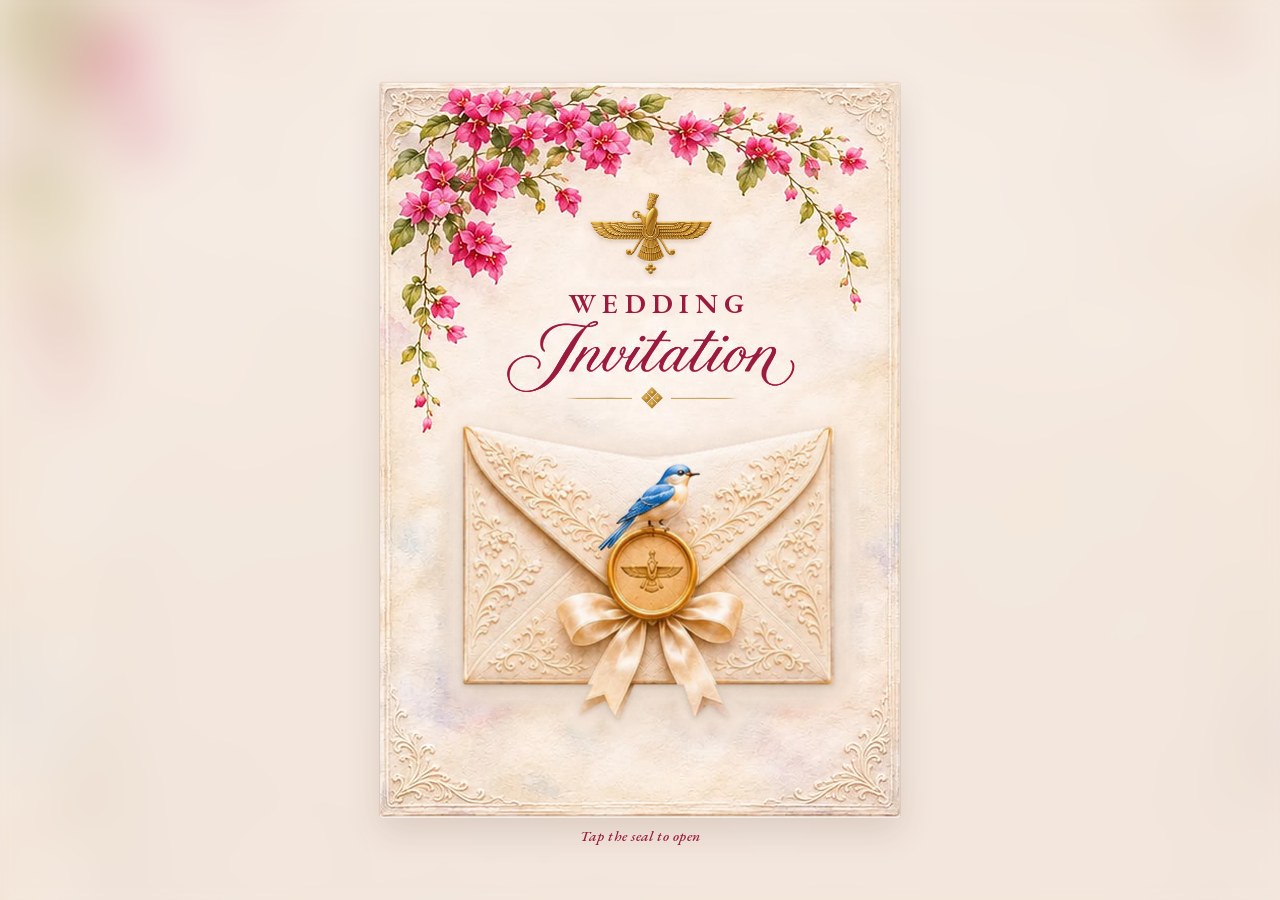
==== bluebird/index.html @ 66978bd6 "Add bluebird envelope preview under /bluebird/ The owner's four-page watercolour design as a live ca" ====
<!doctype html>
<html lang="en">
<head>
  <meta charset="utf-8">
  <meta name="viewport" content="width=device-width, initial-scale=1, viewport-fit=cover">
  <meta name="theme-color" content="#f4ebe2">
  <meta name="description" content="Naazlina and Zarir Patwa invite you to the wedding of Rukhshana with Ruzbeh on Friday, 26 February 2027, 6 PM, All Bless Baug, Mumbai.">
  <meta name="referrer" content="no-referrer">
  <meta name="robots" content="noindex">
  <meta property="og:title" content="Rukhshana &amp; Ruzbeh · Wedding Invitation">
  <meta property="og:description" content="Friday, 26 February 2027 · 6 PM · All Bless Baug, Mumbai">
  <meta property="og:type" content="website">
  <title>Rukhshana &amp; Ruzbeh</title>
  <link rel="icon" href="data:,">
    <link rel="preload" href="../assets/fonts/EBGaramond.woff2" as="font" type="font/woff2" crossorigin>
  <link rel="preload" href="../assets/fonts/EBGaramond-Italic.woff2" as="font" type="font/woff2" crossorigin>
  <link rel="preload" href="../assets/art/bluebird/cover.webp?v=bluebird-3" as="image">
  <link rel="stylesheet" href="styles.css?v=bluebird-3">
  <link rel="stylesheet" href="card-layout.css?v=bluebird-3">
  <link rel="stylesheet" href="rsvp.css?v=bluebird-3">
  <link rel="stylesheet" href="parents-handover.css?v=bluebird-3">
  <link rel="stylesheet" href="real-flowers.css?v=bluebird-3">
  <link rel="stylesheet" href="bluebird.css?v=bluebird-3">
  <script src="app.js?v=bluebird-3" defer></script>
</head>
<body class="is-sealed theme-bluebird" data-handover="off">

  <div class="table" aria-hidden="true"></div>

  <div class="sealed" id="sealed">
    <div class="petals petals--far" id="petals-far" aria-hidden="true"></div>

    <div class="cover-card" id="cover-card">
      <img class="cover-art" src="../assets/art/bluebird/cover.webp?v=bluebird-3" alt="" draggable="false">

      <header class="sealed-head" id="sealed-head">
        <img class="sealed-emblem" src="../assets/art/farohar-embossed-gold.png" alt="" draggable="false">
        <p class="cover-wedding">Wedding</p>
        <h1 class="cover-invitation"><img src="../assets/art/bluebird/word-invitation.webp?v=bluebird-3" alt="Invitation" draggable="false"></h1>
        <span class="gold-rule" aria-hidden="true"><i></i></span>
        <div class="sealed-names" aria-label="Rukhshana and Ruzbeh" hidden><span>Rukhshana</span><span>and</span><span>Ruzbeh</span></div>
      </header>

      <div class="env-wrap" id="env-wrap">
        <video class="parents-delivery" id="parents-delivery" muted playsinline preload="none" aria-label="The parents present your invitation" hidden><source type="video/mp4"></video>
        <button class="delivery-control" id="delivery-control" type="button" hidden>Skip handover</button>
        <img class="presenting-parents" id="presenting-parents" alt="" hidden>
        <button class="envelope" id="envelope" type="button" aria-label="Open your invitation">
          <span class="env-back" aria-hidden="true"></span>
          <span class="env-window" aria-hidden="true"><img class="env-letter" id="env-letter" src="../assets/art/bluebird/card-1.webp?v=bluebird-3" alt="" draggable="false"></span>
          <span class="env-front" aria-hidden="true"></span>
          <span class="env-glow" id="env-glow" aria-hidden="true"></span>
          <span class="env-sparkles" id="env-sparkles" aria-hidden="true"></span>
          <span class="env-flap" id="env-flap" aria-hidden="true">
            <span class="flap-face flap-face--front"></span>
            <span class="flap-face flap-face--back"></span>
          </span>
          <span class="env-seal" id="env-seal" aria-hidden="true"><img src="../assets/art/bluebird/env-seal.webp?v=bluebird-3" alt="" draggable="false"></span>
          <span class="env-bird" id="env-bird" aria-hidden="true"><img src="../assets/art/bluebird/env-bird.webp?v=bluebird-3" alt="" draggable="false"></span>
        </button>
      </div>

      <p class="env-to" aria-live="polite">
        <span class="env-title" hidden>Wedding invite</span>
        <span class="env-for" id="env-for" hidden>specially for</span>
        <span class="env-name" id="env-name">Rukhshana &amp; Ruzbeh</span>
      </p>

      <div class="tap-hint" id="tap-hint" aria-hidden="true"><span class="seal-pointer">Tap the seal to open</span></div>
    </div>

    <div class="petals petals--near" id="petals-near" aria-hidden="true"></div>
    <div class="flock" id="flock" aria-hidden="true"></div>
  </div>

  <button class="chip chip--ghost opening-skip" id="skip-opening" type="button" hidden>Skip intro</button>

  <div class="film-screen" id="film-screen" hidden>
    <video id="story-video" playsinline muted preload="none" poster="../assets/story-mobile-poster-wc4.jpg" aria-label="Our story: Rukhshana, Ruzbeh, and the road they are taking together">
      <source id="story-source" src="../assets/our-story-mobile-wc7.mp4" type="video/mp4">
    </video>
    <div class="film-controls">
      <button class="chip chip--ghost" id="sound-toggle" type="button" aria-pressed="true">♪ Sound on</button>
      <button class="chip chip--ghost" id="skip-film" type="button">Skip</button>
    </div>
  </div>

  <main class="stage" id="stage" aria-label="Wedding invitation">
    <div class="card-sparkles" id="card-sparkles" aria-hidden="true"></div>
    <p class="card-surprise" id="card-surprise" role="status" aria-live="polite" hidden></p>
    <div class="book" id="book" tabindex="0" aria-roledescription="carousel" aria-label="The invitation card, four pages. Swipe or use keyboard arrow keys to turn.">

      <div class="leaf" data-page="1" style="--i:0">
        <div class="face face--front">
          <section class="page print-page" aria-label="Page 1 of 4">
            <div class="print-canvas print-invitation">
              <img class="print-frame" src="../assets/art/bluebird/frame-names.webp?v=bluebird-3" alt="" draggable="false">
              <button class="print-emblem card-luck" type="button" aria-label="Gold Farohar — a little wedding surprise"><img src="../assets/art/farohar-embossed-gold.png" alt="" draggable="false"></button>
              <p class="print-intro"><span class="print-host-names">Naazlina and Zarir Patwa</span><span class="print-invite-line">invite <span id="p-guest">you</span> to share their joy</span><span class="print-celebrate">as they celebrate the wedding</span> <span class="print-of">of their daughter</span></p>
              <h1 class="print-name print-name--bride"><img src="../assets/art/bluebird/word-rukhshana.webp?v=bluebird-3" alt="Rukhshana" draggable="false"></h1>
              <p class="print-and"><span aria-hidden="true"></span>with<span aria-hidden="true"></span></p>
              <h1 class="print-name print-name--groom"><img src="../assets/art/bluebird/word-ruzbeh.webp?v=bluebird-3" alt="Ruzbeh" draggable="false"></h1>
              <p class="print-parents"><span class="print-parent-label">son of</span> <span class="print-parent-names">Aban and Soli Irani</span></p>
            </div>
          </section>
        </div>
      </div>

      <div class="leaf" data-page="2" style="--i:1">
        <div class="face face--front">
          <section class="page print-page" aria-label="Page 2 of 4">
            <div class="print-canvas print-details">
              <img class="print-frame" src="../assets/art/bluebird/frame-venue.webp?v=bluebird-3" alt="Watercolour of All Bless Baug framed by bougainvillea and hydrangeas." draggable="false">
              <button class="print-emblem card-luck" type="button" aria-label="Gold Farohar — a little wedding surprise"><img src="../assets/art/farohar-embossed-gold.png" alt="" draggable="false"></button>
              <a class="print-when" draggable="false" href="../assets/wedding.ics" download="Rukhshana-and-Ruzbeh-wedding.ics" aria-label="Friday, 26 February 2027 at 6 PM. Add to calendar">
                <span class="print-when-day">
                  <svg class="print-icon" viewBox="0 0 24 24" aria-hidden="true"><rect x="3.5" y="5" width="17" height="15.5" rx="1.6"/><path d="M3.5 9.6h17M8 3v4M16 3v4"/></svg>
                  <span class="print-day">Friday,</span>
                  <span class="print-date">26 February 2027</span>
                </span>
                <span class="print-when-rule" aria-hidden="true"></span>
                <span class="print-when-time">
                  <svg class="print-icon" viewBox="0 0 24 24" aria-hidden="true"><circle cx="12" cy="12" r="8.6"/><path d="M12 7v5.4l3.4 2"/></svg>
                  <time class="print-time" datetime="2027-02-26T18:00:00+05:30">At 6 PM</time>
                </span>
              </a>
              <a class="print-where" draggable="false" href="https://www.google.com/maps/place/Albless+Baug/@18.953686,72.8177563,17z/data=!3m1!4b1!4m6!3m5!1s0x3be7ce10720809ad:0x56cddf22df4ffea0!8m2!3d18.953686!4d72.8177563!16s%2Fg%2F11j007p5cn" target="_blank" rel="noopener noreferrer" aria-label="All Bless Baug, Charni Road East, Mumbai. Open in Google Maps">
                <span class="print-venue">All Bless Baug</span>
                <span class="print-address">Charni Road, East, Mumbai</span>
              </a>
              <span class="gold-rule print-details-rule" aria-hidden="true"><i></i></span>
              <p class="print-cocktails">Followed by cocktails and dinner</p>
            </div>
          </section>
        </div>
      </div>

      <div class="leaf" data-page="3" style="--i:2">
        <div class="face face--front">
          <section class="page print-page" id="families" aria-label="Page 3 of 4">
            <div class="print-canvas print-families">
              <img class="print-frame" src="../assets/art/bluebird/frame-families.webp?v=bluebird-3" data-groom-src="../assets/art/bluebird/frame-families.webp?v=bluebird-3" alt="Watercolour of the silver ses tray with flowers." draggable="false">
              <button class="print-emblem card-luck" type="button" aria-label="Gold Farohar — a little wedding surprise"><img src="../assets/art/farohar-embossed-gold.png" alt="" draggable="false"></button>
              <h2 class="print-heading print-heading--blessings"><img src="../assets/art/bluebird/word-blessings.webp?v=bluebird-3" alt="Blessings" draggable="false"></h2>
              <span class="gold-rule print-flourish print-flourish--blessings" aria-hidden="true"><i></i></span>
              <ul class="print-people print-people--blessings">
                <li class="person">Jamshed Patwa</li>
                <li class="person">Banoo &amp; Rumi Mody</li>
                <li class="person">Freny &amp; Sohrab Patwa</li>
                <li class="person">Piroja &amp; Behram Baria</li>
                <li class="person">Nariosang Navroje</li>
              </ul>
              <h2 class="print-heading print-heading--compliments"><img src="../assets/art/bluebird/word-compliments.webp?v=bluebird-3" alt="Compliments" draggable="false"></h2>
              <span class="gold-rule print-flourish print-flourish--compliments" aria-hidden="true"><i></i></span>
              <ul class="print-people print-people--compliments">
                <li class="person">Goolcher Patwa</li>
                <li class="person">Cyrus Patwa</li>
                <li class="person">Jamshed Z Patwa</li>
                <li class="person">Meherzin Patwa</li>
                <li class="person">Xerxes Mody</li>
              </ul>
            </div>
          </section>
        </div>
      </div>

      <div class="leaf" data-page="4" style="--i:3">
        <div class="face face--front">
          <section class="page page--rsvp" id="rsvp" aria-label="Page 4 of 4">
            
            <div class="rs-masthead"><img class="rs-card-emblem" src="../assets/art/farohar-embossed-gold.png" alt="" draggable="false"><span>Rukhshana &amp; Ruzbeh</span></div>
            <div class="rs-progress" aria-label="RSVP progress"><span class="is-current">Reply</span><span>Guests</span><span>Meals</span></div>
            <h2 class="p-rsvp-head" id="rs-heading" tabindex="-1">Will you join us?</h2>
            <p id="party-reaction" class="party-reaction" role="status" aria-live="polite" aria-atomic="true" hidden></p>
            <p id="rs-subtitle" class="rs-subtitle">The best part of our day? Sharing it with you.</p>
            <form id="rsvp-form" class="p-form" novalidate>
              <section class="rs-step" data-step="0" aria-label="Your reply">
                <label class="rsvp-field"><span>Your name or family</span><input id="rsvp-name" name="name" type="text" maxlength="100" autocomplete="name" placeholder="The name on your invitation" required></label>
              <div class="p-choices" role="radiogroup" aria-label="Will you be attending?">
                <label class="p-choice"><input type="radio" name="attending" value="yes" required><svg class="attendance-icon" viewBox="0 0 24 24" aria-hidden="true"><path d="M6 9a6 6 0 0 1 12 0c0 7 3 7 3 9H3c0-2 3-2 3-9ZM10 21h4M12 1v2M2 5 4 7M22 5l-2 2"/></svg><span><b>We’ll be there</b></span></label>
                <label class="p-choice"><input type="radio" name="attending" value="no" required><svg class="attendance-icon" viewBox="0 0 24 24" aria-hidden="true"><path d="M20.8 4.6a5.5 5.5 0 0 0-7.8 0l-1 1-1-1a5.5 5.5 0 0 0-7.8 7.8L12 21l8.8-8.6a5.5 5.5 0 0 0 0-7.8Z"/></svg><span><b>Can’t make it</b></span></label>
              </div>
              </section>
              <section class="rs-step" data-step="1" aria-label="Your party" hidden>
                <div class="p-more" id="attending-fields">
                <div class="seat-preview">
                  <svg class="guest-table" viewBox="0 0 300 190" aria-hidden="true"><ellipse class="table-shadow" cx="150" cy="101" rx="96" ry="45"/><ellipse class="table-top" cx="150" cy="95" rx="96" ry="45"/><ellipse class="table-inlay" cx="150" cy="95" rx="87" ry="36"/><path class="table-heart" d="M150 91c-18-13-22 10 0 20 22-10 18-33 0-20Z"/><text x="150" y="80" class="table-caption">Room for love</text><g id="table-people"></g></svg>
                  <p id="seat-summary" role="status" aria-live="polite" aria-atomic="true">1 guest joining the celebration</p>
                </div>
                <div class="p-count"><span id="seat-label">Guests<small>Including children</small></span><div class="seat-stepper"><button id="seat-remove" type="button" aria-label="Remove a guest">−</button><input id="rsvp-count" name="partySize" type="number" min="1" max="20" step="1" inputmode="numeric" value="1" aria-labelledby="seat-label"><button id="seat-add" type="button" aria-label="Add a guest">+</button></div></div>
                </div>
              </section>
              <section class="rs-step" data-step="2" aria-label="Guest names and meals" hidden>
                <div id="guest-tabs" class="guest-tabs" role="group" aria-label="Choose a guest"></div>
                <div id="rsvp-guests" class="rsvp-guests"></div>
              </section>
              <section class="rs-step" data-step="3" aria-label="Review your reply" hidden>
                <div class="rs-review"><span class="rs-review-heart" aria-hidden="true">♡</span><p id="rs-review-summary"></p><p id="rs-review-meals"></p></div>
                <label class="rsvp-field"><span>A note for us <small>optional</small></span><input id="rsvp-message" name="message" type="text" maxlength="300" placeholder="We can’t wait to celebrate…"></label>
              </section>
              <div class="rs-footer">
                <p class="p-error" id="rsvp-error" role="alert" hidden></p>
                <div class="rs-navigation"><button id="rs-back" class="rs-back" type="button" hidden>← Back</button><button id="rs-next" class="chip chip--primary" type="button">Next <span aria-hidden="true">→</span></button><button class="chip chip--primary" id="rsvp-submit" type="submit" hidden>Send our reply</button></div>
                <p class="rsvp-signoff">With love, Rukhshana &amp; Ruzbeh</p>
              </div>
            </form>
            <div class="p-done" id="rsvp-done" role="status" aria-live="polite" hidden>
              <p class="p-head p-head--sm" id="rsvp-done-title">Thank you</p>
              <p class="p-line" id="rsvp-done-text"></p>
              <pre class="p-copy" id="rsvp-copy" hidden></pre>
              <div class="p-actions" id="rsvp-done-actions"></div>
              <a class="original-invitation" href="../assets/original-invitation.pdf" target="_blank" rel="noopener" hidden>View original invitation (PDF)</a>
            </div>
          </section>
        </div>
      </div>

    </div>
    <button class="deck-arrow deck-arrow--prev" id="deck-prev" type="button" aria-label="Previous page" aria-controls="book">‹</button>
    <button class="deck-arrow deck-arrow--next" id="deck-next" type="button" aria-label="Next page" aria-controls="book">›</button>
    <div class="topbar" hidden>
      <button class="bar-button" id="close-card" type="button" aria-label="Close the card">✕<span>Close</span></button>
      <button class="bar-button" id="story-button" type="button">▸<span>Our story</span></button>
    </div>
    <div class="bottombar">
      <p class="swipe-hint" id="swipe-hint" aria-hidden="true">Swipe or use ← → to turn the card</p>
      <div class="bottombar-row">
        <div class="deck-dots" id="deck-dots" role="tablist" aria-label="Card pages"></div>
        <button hidden class="chip chip--primary bar-rsvp" id="rsvp-button" type="button">RSVP</button>
      </div>
    </div>
  </main>

  <div class="turn-upright" aria-hidden="true">
    <img class="turn-upright-emblem" src="../assets/art/farohar-embossed-gold.png" alt="">
    <p class="turn-upright-names">Rukhshana <i>with</i> Ruzbeh</p>
    <p class="caps">Please turn your phone upright</p>
  </div>

  <div class="guide-actor" id="guide-actor" aria-hidden="true" hidden><span class="guide-reach" id="guide-reach"></span><i class="guide-tap-ripple"></i></div>

  <audio id="score" src="../assets/score.m4a?v=15" preload="auto"></audio>
  <div class="sr-only" id="live" aria-live="polite"></div>
</body>
</html>
---- bluebird/styles.css ----
@font-face{font-family:"Card Script";src:url("../assets/fonts/PinyonScript-Regular.woff2") format("woff2"),url("../assets/fonts/PinyonScript-Regular.ttf") format("truetype");font-weight:400;font-style:normal;font-display:swap}
@font-face{font-family:"Card Serif";src:url("../assets/fonts/CormorantGaramond.woff2") format("woff2"),url("../assets/fonts/CormorantGaramond.ttf") format("truetype");font-weight:300 700;font-style:normal;font-display:swap}
@font-face{font-family:"Card Serif";src:url("../assets/fonts/CormorantGaramond-Italic.woff2") format("woff2"),url("../assets/fonts/CormorantGaramond-Italic.ttf") format("truetype");font-weight:300 700;font-style:italic;font-display:swap}

:root{
  --paper:#fbe9e6;
  --paper-deep:#f4d7d3;
  --card-paper:#fbeeec;
  --cream:#fff7f2;
  --ink:#1c2c5b;
  --gold:#b48d4c;
  --gold-dark:#765424;
  --gold-light:#e6cf9c;
  --muted:#7a6670;
  --line:#e6cbc2;
  --script:"Card Script","Snell Roundhand","Apple Chancery",cursive;
  --serif:"Card Serif","Cormorant Garamond",Garamond,Baskerville,Georgia,serif;
  --stage-w:min(100vw - 24px,(100svh - 96px) * 0.708,460px);
  --env-w:min(88vw,420px,max(160px,(100svh - 330px) * 1.42));
  --grain:url("data:image/svg+xml;utf8,<svg xmlns='http://www.w3.org/2000/svg' width='180' height='180'><filter id='n'><feTurbulence type='fractalNoise' baseFrequency='.85' numOctaves='2' stitchTiles='stitch'/><feColorMatrix values='0 0 0 0 0.45 0 0 0 0 0.25 0 0 0 0 0.2 0 0 0 .55 0'/></filter><rect width='180' height='180' filter='url(%23n)'/></svg>");
}

*{box-sizing:border-box}
html{-webkit-text-size-adjust:100%;height:100%}
body{
  margin:0;height:100svh;overflow:hidden;color:var(--ink);background:var(--paper);
  background-image:radial-gradient(ellipse at 20% 10%,#fff4ef 0,transparent 55%),radial-gradient(ellipse at 85% 90%,#f8dcd8 0,transparent 55%);
  font-family:var(--serif);font-size:18px;line-height:1.5;font-weight:600;
  -webkit-font-smoothing:antialiased;-moz-osx-font-smoothing:grayscale;
}
img,video{display:block;max-width:100%}
button{font:inherit;color:inherit;cursor:pointer;-webkit-tap-highlight-color:transparent}
a{color:inherit;-webkit-tap-highlight-color:transparent}
h1,h2,h3,p,figure,ul{margin:0}
[hidden]{display:none!important}
:focus-visible{outline:2px solid var(--gold);outline-offset:3px}
.sr-only{position:absolute;width:1px;height:1px;margin:-1px;padding:0;overflow:hidden;clip:rect(0,0,0,0);white-space:nowrap;border:0}

.caps{font-family:var(--serif);font-weight:700;font-size:13px;letter-spacing:.26em;text-transform:uppercase;color:var(--gold-dark);margin:0 0 10px}

.chip{display:inline-flex;align-items:center;justify-content:center;gap:8px;min-height:44px;padding:10px 20px;border:1px solid var(--gold);border-radius:999px;background:var(--cream);color:var(--ink);font-family:var(--serif);font-weight:600;font-size:15px;letter-spacing:.05em;text-decoration:none;transition:background .2s,transform .2s,opacity .3s}
.chip:hover{background:#fff}
.chip:active{transform:scale(.97)}
.chip--primary{background:var(--ink);color:var(--cream);border-color:var(--ink)}
.chip--primary:hover{background:#27397a}
.chip--ghost{background:rgba(255,247,242,.82);backdrop-filter:blur(6px);-webkit-backdrop-filter:blur(6px);font-size:14px;min-height:38px;padding:8px 14px;border-color:rgba(180,141,76,.6)}
.chip--small{min-height:38px;padding:7px 16px;font-size:max(13.5px,calc(3.6 * var(--u)))}

/* ---------- table behind the card ---------- */
.table{position:fixed;inset:0;z-index:0;pointer-events:none}
.table-art{position:absolute;left:50%;transform:translateX(-50%);width:min(1500px,150vw);height:auto;opacity:.5;display:none}
.table-art--top{top:-8px}
.table-art--bottom{bottom:-8px}
.table-corner{position:absolute;bottom:0;width:min(40vw,210px);height:auto;opacity:.5}
.table-corner--bl{left:0}
.table-corner--br{right:0}

/* ---------- sealed envelope scene ---------- */
.sealed{
  position:fixed;inset:0;z-index:50;display:flex;flex-direction:column;align-items:center;justify-content:center;gap:clamp(12px,2.6svh,26px);
  padding:calc(14px + env(safe-area-inset-top)) 20px calc(14px + env(safe-area-inset-bottom));
  background:var(--paper);
  background-image:radial-gradient(ellipse at 30% 15%,#fff6f1 0,transparent 55%),radial-gradient(ellipse at 80% 95%,#f6d6d2 0,transparent 50%);
  overflow:hidden;text-align:center;perspective:1200px;
}
.sealed::before{content:"";position:absolute;inset:0;background-image:var(--grain);opacity:.07;mix-blend-mode:multiply;pointer-events:none}
.depth{position:absolute;inset:0;pointer-events:none}
.float{position:absolute;height:auto;will-change:transform;filter:drop-shadow(0 10px 14px rgba(120,50,70,.14))}
.float--tl{left:-4%;top:-2%;width:min(52vw,300px)}
.float--tr{right:-5%;top:-3%;width:min(54vw,310px)}
.float--bl{left:-3%;bottom:-2%;width:min(46vw,270px)}
.float--br{right:-3%;bottom:-2%;width:min(46vw,270px)}
@media (max-height:720px){.float--bl,.float--br{width:min(46vw,270px,20svh)}}
.float--petals{right:4%;top:18%;width:min(28vw,150px);opacity:.9}
.sealed-head{position:relative;z-index:2;transition:opacity .6s ease;will-change:transform;display:flex;flex-direction:column;align-items:center}
.sealed-emblem{width:clamp(86px,26vw,128px);height:auto;margin-bottom:10px;filter:drop-shadow(0 6px 10px rgba(120,80,20,.18))}
.sealed-names{width:min(66vw,300px);height:auto;margin:2px 0 6px}
@media (max-width:400px){.sealed-head .caps{letter-spacing:.18em}}
@media (max-width:340px){.sealed-head .caps{font-size:12px;letter-spacing:.12em}}
.sealed-head .sealed-date{margin:0;font-size:clamp(12.5px,4vw,17px);letter-spacing:.12em;white-space:nowrap;font-variant-numeric:lining-nums;color:#5a3d15;text-shadow:0 1px 0 rgba(255,250,246,.7)}
.petals{position:absolute;inset:0;pointer-events:none;overflow:hidden}
.petals--far{z-index:1}
.petals--near{z-index:6}
.petal{position:absolute;top:-8%;left:var(--x);width:var(--size);height:calc(var(--size) * 1.3);border-radius:100% 0 100% 0;background:linear-gradient(135deg,#fbc4d3,#e76f9f);opacity:.8;animation:fall var(--dur) linear var(--delay) infinite;will-change:transform}
.petals--near .petal{filter:blur(.6px);opacity:.75}
@keyframes fall{
  0%{transform:translate(0,0) rotate(0deg)}
  50%{transform:translate(var(--sway),55vh) rotate(170deg)}
  100%{transform:translate(calc(var(--sway) * -.6),115vh) rotate(360deg)}
}

.env-wrap{position:relative;z-index:3;perspective:1100px;will-change:transform}
.envelope{
  position:relative;display:block;width:var(--env-w);aspect-ratio:1.42;
  padding:0;border:0;background:transparent;container-type:inline-size;perspective:1100px;--e:1cqw;
  filter:drop-shadow(0 26px 30px rgba(96,48,52,.30)) drop-shadow(0 4px 6px rgba(96,48,52,.12));
}
.envelope:disabled{cursor:default}
.env-back{position:absolute;inset:0;z-index:1;border-radius:6px;background:#efd3cb url("../assets/art/liner.webp") center top/cover no-repeat;box-shadow:inset 0 0 0 1px rgba(180,141,76,.45)}
.env-window{position:absolute;left:7%;right:7%;top:-250%;bottom:0;z-index:2;overflow:hidden;pointer-events:none}
.env-letter{position:absolute;left:0;top:73.14%;width:100%;height:auto;border:1px solid rgba(180,141,76,.35);box-shadow:0 -6px 18px rgba(90,40,40,.16);user-select:none;-webkit-user-select:none;will-change:transform}
.env-front{position:absolute;inset:0;z-index:3;background:linear-gradient(168deg,#fae4dc 0%,#f3d3c9 55%,#ecc7bc 100%);clip-path:polygon(0 0,50% 48%,100% 0,100% 100%,0 100%);border-radius:0 0 6px 6px}
.env-front::before{content:"";position:absolute;inset:0;background-image:var(--grain);opacity:.09;mix-blend-mode:multiply}
.env-front::after{content:"";position:absolute;inset:0;background:linear-gradient(180deg,rgba(255,255,255,.22),rgba(190,140,125,.16));clip-path:polygon(0 100%,50% 56%,100% 100%)}
.env-creases{position:absolute;inset:0;width:100%;height:100%;z-index:4;pointer-events:none}
.env-glow{position:absolute;left:50%;top:46%;width:150%;aspect-ratio:1;z-index:5;pointer-events:none;opacity:0;transform:translate(-50%,-52%) scale(.35);background:radial-gradient(circle,rgba(255,236,170,1) 0,rgba(255,206,120,.75) 22%,rgba(255,186,105,.35) 42%,rgba(255,180,100,0) 64%);filter:blur(5px);will-change:transform,opacity}
.env-sparkles{position:absolute;left:50%;top:44%;width:0;height:0;z-index:6;pointer-events:none}
.env-sparkles i{position:absolute;left:0;top:0;width:var(--s,7px);height:var(--s,7px);margin:calc(var(--s,7px) / -2);border-radius:50%;background:radial-gradient(circle,#fff6d6 0,#f3c452 55%,#d9a132 100%);box-shadow:0 0 7px 1px rgba(255,205,90,.9);opacity:0;transform:translate(0,0) scale(.2);will-change:transform,opacity}
.env-sparkles i.star{border-radius:0;clip-path:polygon(50% 0,62% 38%,100% 50%,62% 62%,50% 100%,38% 62%,0 50%,38% 38%);box-shadow:none;background:linear-gradient(#fff2c4,#e8b645)}
.env-sparkles.is-burst i{animation:sparkle var(--dur,1.1s) cubic-bezier(.2,.7,.3,1) var(--delay,0s) forwards}
@keyframes sparkle{
  0%{opacity:0;transform:translate(0,0) scale(.2)}
  18%{opacity:1;transform:translate(calc(var(--tx) * .25),calc(var(--ty) * .25)) scale(1.1)}
  100%{opacity:0;transform:translate(var(--tx),var(--ty)) scale(.6)}
}
.env-flap{position:absolute;left:0;top:0;width:100%;height:51.5%;z-index:7;transform-origin:50% 0;transform-style:preserve-3d;will-change:transform,opacity}
.flap-face{position:absolute;inset:0;clip-path:polygon(0 0,100% 0,50% 100%);backface-visibility:hidden;-webkit-backface-visibility:hidden;border-radius:6px 6px 0 0}
.flap-face--front{background:linear-gradient(180deg,#fbe6dc,#f1cfc3)}
.flap-face--front::before{content:"";position:absolute;inset:0;background-image:var(--grain);opacity:.09;mix-blend-mode:multiply}
.flap-face--front::after{content:"";position:absolute;inset:0;background:linear-gradient(180deg,rgba(255,255,255,.28),transparent 60%)}
.flap-face--front svg{position:absolute;inset:0;width:100%;height:100%}
.flap-face--back{transform:rotateX(180deg);background:#efd3cb url("../assets/art/liner.webp") center top/cover no-repeat}
.flap-face--back::after{content:"";position:absolute;inset:0;box-shadow:inset 0 -18px 24px rgba(120,60,60,.18)}
.env-seal{position:absolute;left:50%;top:42%;z-index:8;width:31%;aspect-ratio:716/713;transform:translate(-50%,-50%);display:block;will-change:transform,opacity}
.env-seal img{display:block;width:100%;height:100%;filter:drop-shadow(0 1px 1px rgba(90,55,20,.45)) drop-shadow(0 5px 9px rgba(90,55,20,.3))}
.env-to{position:absolute;left:7%;right:7%;top:66%;bottom:3%;z-index:4;display:flex;flex-direction:column;align-items:center;justify-content:flex-start;gap:calc(.3 * var(--e))}
.env-for{font-family:var(--serif);font-style:italic;font-weight:600;font-size:calc(4.2 * var(--e));line-height:1.1;letter-spacing:.02em;margin:0;color:var(--gold-dark)}
.env-name{font-family:var(--script);font-size:calc(9 * var(--e));line-height:1.1;color:var(--ink);overflow-wrap:anywhere;max-width:100%}
.env-name.is-guest{font-family:var(--serif);font-style:italic;font-weight:700;font-size:calc(7.4 * var(--e));line-height:1.12;letter-spacing:.01em}
.env-name.is-long{font-size:calc(5.6 * var(--e));text-wrap:balance}
.env-rule{width:38%;height:auto;margin-top:calc(.6 * var(--e));opacity:.9}
.tap-hint{position:relative;z-index:2;font-size:14px;font-weight:700;letter-spacing:.24em;text-transform:uppercase;color:var(--gold-dark);margin:0;animation:pulse 2.4s ease-in-out infinite;transition:opacity .4s}
.tap-hint.is-hidden{animation:none;opacity:0}
@keyframes pulse{0%,100%{opacity:.45}50%{opacity:1}}

.flock{position:absolute;inset:0;z-index:60;pointer-events:none}
.bird{position:absolute;left:0;top:0;width:clamp(110px,32vw,190px);aspect-ratio:178/172;opacity:0;pointer-events:none;will-change:transform;--flap:.085s;--phase:0s;--sway:2deg}
.bird--lead{filter:drop-shadow(0 10px 14px rgba(80,40,70,.3))}
.bird--far{filter:blur(.6px)}
.bird img{position:absolute;inset:0;width:100%;height:100%}
.bird-body{transform-origin:62% 56%;animation:sway calc(var(--flap) * 7) ease-in-out var(--phase) infinite alternate}
.bird-wing{transform-origin:57% 50%;animation:flap var(--flap) cubic-bezier(.45,0,.55,1) var(--phase) infinite alternate}
.bird-wing--blur{opacity:.45;filter:blur(1.5px);animation-delay:calc(var(--phase) - var(--flap) / 2)}
@keyframes flap{from{transform:rotate(-26deg) scaleY(1.02)}to{transform:rotate(22deg) scaleY(.82)}}
@keyframes sway{from{transform:rotate(calc(var(--sway) * -1)) translateY(1%)}to{transform:rotate(var(--sway)) translateY(-1%)}}
.p-ses{position:absolute;left:3%;bottom:7%;width:72%;height:auto;z-index:1;pointer-events:none;will-change:transform;filter:drop-shadow(0 14px 18px rgba(120,60,70,.25)) drop-shadow(0 2px 3px rgba(120,60,70,.18))}
.flying-card{position:fixed;z-index:70;transform-origin:0 0;pointer-events:none;box-shadow:0 24px 60px rgba(80,30,40,.32);border-radius:4px;will-change:transform,clip-path}

/* ---------- our story, full screen ---------- */
.film-screen{position:fixed;inset:0;z-index:40;background:#17131a;opacity:0;transition:opacity .8s ease}
.film-screen.is-visible{opacity:1}
.film-screen video{position:absolute;inset:0;width:100%;height:100%;object-fit:cover;background:#17131a}
.film-screen[data-layout=landscape] video{object-fit:contain}
.film-controls{position:absolute;left:14px;right:14px;top:calc(14px + env(safe-area-inset-top));z-index:2;display:flex;justify-content:space-between;gap:8px}

/* ---------- the card ---------- */
.stage{
  position:fixed;left:50%;top:50%;transform:translate(-50%,-50%);z-index:10;
  width:var(--stage-w);aspect-ratio:779/1100;
  background:var(--card-paper);border-radius:5px;overflow:hidden;
  box-shadow:0 1px 0 #fff6ef,0 0 0 1px rgba(180,141,76,.28),0 24px 50px rgba(90,40,50,.26),0 6px 12px rgba(90,40,50,.12);
  container-type:inline-size;isolation:isolate;--w:1cqw;--u:1cqw;
}
.stage::after{content:"";position:absolute;inset:0;background-image:var(--grain);opacity:.06;mix-blend-mode:multiply;pointer-events:none;z-index:1}

.book{position:absolute;inset:0;touch-action:pan-y;outline:none;user-select:none;-webkit-user-select:none}
.leaf{position:absolute;inset:0;z-index:calc(20 - 2*var(--i));will-change:transform}
.leaf.is-turned{visibility:hidden}
.leaf.is-turning{visibility:visible}
.face{position:absolute;inset:0;overflow:hidden}
/* the back of the page, folded over onto the front while it turns */
.curl{position:absolute;inset:0;display:none;z-index:60;transform-origin:0 0;pointer-events:none;background:#fdf1ec url("../assets/art/emblem-watermark.webp") center 46%/56% auto no-repeat;will-change:transform}
.curl::before{content:"";position:absolute;inset:0;background-image:var(--grain);opacity:.09;mix-blend-mode:multiply}
.curl::after{content:"";position:absolute;inset:0;background-image:var(--curl-light,none);box-shadow:inset 0 0 0 1px rgba(255,255,255,.7),inset 0 0 0 2px rgba(150,110,90,.18)}
.curl-shadow{position:absolute;inset:0;display:none;z-index:55;pointer-events:none}
.book-shade{position:absolute;inset:0;opacity:0;pointer-events:none}

/* pages */
.page{position:absolute;inset:0;display:flex;flex-direction:column;align-items:center;justify-content:center;text-align:center;padding:calc(10 * var(--u)) calc(11 * var(--w));background:var(--card-paper);background-image:radial-gradient(ellipse at 50% 40%,#fff5f2 0,transparent 60%),radial-gradient(ellipse at 20% 90%,#f8dcd9 0,transparent 50%);overflow:hidden}
.frame{position:absolute;inset:0;pointer-events:none;will-change:transform;z-index:0}
.frame--petals{width:100%;height:100%;object-fit:cover;object-position:top}
.band{position:absolute;display:block}
.band--top{left:-7%;top:0;width:114%;height:auto}
.band--bottom{left:-7%;bottom:0;width:114%;height:auto}
.band--left{left:0;top:calc(21 * var(--w));width:calc(24 * var(--w));height:auto}
.band--right{right:0;top:calc(21 * var(--w));width:calc(24 * var(--w));height:auto}
.band--lower{display:none}
.band--right.band--tall{top:calc(17 * var(--w));bottom:auto;width:calc(30.7 * var(--w));height:auto;object-fit:fill;object-position:right top}
.page > :not(.frame):not(.p-scene):not(.p-ses){position:relative;z-index:2}
.p-emblem{width:calc(38 * var(--u));height:auto;margin:calc(1 * var(--u)) auto calc(4 * var(--u));will-change:transform;filter:drop-shadow(0 12px 16px rgba(120,80,20,.22))}
.p-emblem--sm{width:calc(28 * var(--u));margin-bottom:calc(2.4 * var(--u))}
.p-line{font-family:var(--serif);font-weight:600;font-size:calc(4.1 * var(--u));line-height:1.45;color:var(--ink)}
.p-guest.is-named{display:block;font-style:italic;font-weight:700;font-size:calc(6 * var(--u));line-height:1.2;margin:calc(.4 * var(--u)) 0 calc(.6 * var(--u));text-wrap:balance}
.p-guest.is-named.is-long{font-size:calc(4.8 * var(--u))}
.p-line--sub{margin-top:calc(1.2 * var(--u))}
.p-art{display:block;height:auto;margin:0 auto;will-change:transform}
.p-name{margin:calc(2 * var(--u)) 0 0;line-height:0}
.p-name--bride .p-art{width:calc(52 * var(--u))}
.p-name--groom .p-art{width:calc(37 * var(--u))}
.p-with{width:calc(42 * var(--u));height:auto;margin:calc(1.6 * var(--u)) auto calc(1.4 * var(--u))}
.page--cover .chip{margin-top:calc(4 * var(--u))}
.p-day{font-weight:700;font-size:calc(3.9 * var(--u));letter-spacing:.34em;text-transform:uppercase;margin-top:calc(1 * var(--u))}
.p-date{display:flex;align-items:center;justify-content:center;gap:calc(4 * var(--u));margin:calc(.4 * var(--u)) 0}
.p-date span{font-weight:700;font-size:calc(4.2 * var(--u));letter-spacing:.14em;text-transform:uppercase}
.p-date b{font-family:var(--serif);font-weight:600;font-size:calc(15 * var(--u));line-height:1}
.p-time{font-weight:700;font-size:calc(4.6 * var(--u));letter-spacing:.2em;margin-bottom:calc(3.2 * var(--u))}
.p-venue{font-family:var(--serif);font-weight:600;font-size:calc(6.4 * var(--u));letter-spacing:.06em;text-transform:uppercase;line-height:1.15}
.p-address{font-weight:600;font-size:calc(4.3 * var(--u));margin-top:calc(.6 * var(--u))}
.p-script{margin-top:calc(2.6 * var(--u));line-height:0}
.p-script .p-art{width:calc(60 * var(--u))}
.p-actions{display:flex;flex-wrap:wrap;justify-content:center;gap:calc(2 * var(--u));margin-top:calc(3 * var(--u))}
.page--details{padding-bottom:calc(34 * var(--u));padding-top:calc(14 * var(--u))}
.page--details .p-emblem--sm{width:calc(25 * var(--u))}
.page--details .p-actions{flex-wrap:nowrap;gap:calc(2.5 * var(--u))}
.p-head{font-family:var(--script);font-weight:400;font-size:calc(12 * var(--u));line-height:1;color:var(--ink)}
.p-head--blessings,.p-head--compliments{line-height:0;margin:0 0 calc(1 * var(--u))}
.p-head--blessings .p-art{width:calc(40 * var(--u))}
.p-head--compliments .p-art{width:calc(45 * var(--u))}
.p-head--sm{font-size:calc(9 * var(--u))}
.p-flourish{width:calc(36 * var(--u));height:auto;margin:calc(1 * var(--u)) auto calc(2.2 * var(--u))}
.p-flourish--sm{width:calc(30 * var(--u))}
.p-people{list-style:none;padding:0;margin:0 0 calc(4.5 * var(--u));display:flex;flex-direction:column;gap:calc(.5 * var(--u));font-weight:600;font-size:calc(4.4 * var(--u));line-height:1.35}
.p-people:last-child{margin-bottom:0}
.portrait{display:block;width:calc(16 * var(--u));aspect-ratio:1;margin:0 auto calc(1 * var(--u));border-radius:50%;overflow:hidden;border:1px solid var(--gold-light);background:var(--cream)}
.portrait img{width:100%;height:100%;object-fit:cover}

.page--rsvp{justify-content:flex-start;padding-top:calc(7 * var(--u));padding-bottom:calc(44 * var(--u))}
.page--rsvp .p-emblem--sm{width:calc(22 * var(--u));margin-bottom:calc(1 * var(--u))}
.p-scene{position:absolute;left:0;right:0;bottom:0;width:100%;height:44%;object-fit:cover;object-position:center bottom;z-index:1;pointer-events:none;-webkit-mask-image:linear-gradient(transparent,#000 22%);mask-image:linear-gradient(transparent,#000 22%)}
.frame--petals{object-fit:cover;object-position:top}
.p-rsvp-head{line-height:0;margin:0 0 calc(1.5 * var(--u))}
.page--rsvp{overflow-y:auto;overscroll-behavior:contain;touch-action:pan-y;-webkit-overflow-scrolling:touch;scrollbar-width:thin;scrollbar-color:var(--line) transparent}
.p-form{width:100%;display:flex;flex-direction:column;gap:calc(2 * var(--u));align-items:stretch}
.p-form input[type=text],.p-form input[type=number]{width:100%;font-family:var(--serif);font-weight:600;font-size:max(16px,calc(4.2 * var(--u)));font-variant-numeric:lining-nums;line-height:1.3;padding:calc(2.4 * var(--u)) calc(3 * var(--u));border:1px solid var(--gold-light);border-radius:3px;background:rgba(255,247,242,.9);color:var(--ink)}
.p-form input::placeholder{color:#9a8690}
.p-choices{display:flex;gap:calc(2 * var(--u))}
.p-choice{flex:1;display:flex;align-items:center;justify-content:center;gap:calc(1.6 * var(--u));padding:calc(2.2 * var(--u)) calc(1.5 * var(--u));border:1px solid var(--gold-light);border-radius:3px;background:rgba(255,247,242,.9);font-weight:600;font-size:max(13.5px,calc(3.7 * var(--u)));cursor:pointer;transition:background .2s,border-color .2s}
.p-choice:has(input:checked){border-color:var(--gold);background:#fbe3dc}
.p-choice input{accent-color:var(--ink);width:max(14px,calc(3.6 * var(--u)));height:max(14px,calc(3.6 * var(--u)));margin:0;flex-shrink:0}
.p-more{display:flex;gap:calc(2 * var(--u))}
.p-count{display:flex;align-items:center;gap:calc(1.6 * var(--u));font-weight:600;font-size:max(13.5px,calc(3.6 * var(--u)));flex-shrink:0}
.p-count input{width:calc(16 * var(--u))}
.p-form .chip{min-height:calc(10 * var(--u));font-size:max(15px,calc(3.9 * var(--u)));margin-top:calc(.6 * var(--u))}
.p-error{color:#a4323f;font-size:max(13.5px,calc(3.6 * var(--u)))}
.p-done{width:100%;padding:calc(3 * var(--u)) calc(2 * var(--u));border:1px solid var(--gold-light);border-radius:4px;background:rgba(255,247,242,.92);user-select:text;-webkit-user-select:text}
.stage-veil{position:absolute;inset:0;z-index:20;background:var(--card-paper);background-image:radial-gradient(ellipse at 50% 40%,#fff5f2 0,transparent 60%),radial-gradient(ellipse at 20% 90%,#f8dcd9 0,transparent 50%);pointer-events:none}
.stage-veil::after{content:"";position:absolute;inset:0;background-image:var(--grain);opacity:.08;mix-blend-mode:multiply}
.p-done .p-line{margin-top:calc(1 * var(--u))}
.p-copy{white-space:pre-wrap;font-variant-numeric:lining-nums;text-align:left;font-family:var(--serif);font-size:max(13.5px,calc(3.6 * var(--u)));line-height:1.5;margin:calc(2 * var(--u)) 0;padding:calc(2 * var(--u));background:#fff;border:1px dashed var(--line);border-radius:3px;max-height:calc(34 * var(--u));overflow:auto;user-select:text;-webkit-user-select:text}
.p-done .p-actions{margin-top:calc(1.5 * var(--u))}
.p-done .chip{min-height:calc(9 * var(--u));font-size:max(13.5px,calc(3.6 * var(--u)));padding:5px 12px}

.deck-arrow{position:absolute;top:50%;z-index:30;width:40px;height:40px;transform:translateY(-50%);border-radius:50%;border:1px solid var(--line);background:rgba(255,247,242,.88);color:var(--ink);font-size:26px;line-height:1;display:grid;place-items:center;padding:0 0 3px;transition:opacity .2s}
.deck-arrow--prev{left:8px}
.deck-arrow--next{right:8px}
.deck-arrow:disabled{opacity:.25;cursor:default}
body.is-sealed .topbar,body.is-sealed .bottombar{opacity:0;pointer-events:none}
.topbar,.bottombar{transition:opacity .6s}
.topbar{position:absolute;left:0;right:0;top:0;z-index:30;display:flex;justify-content:space-between;padding:calc(8px + env(safe-area-inset-top)) 10px 0;pointer-events:none}
.bar-button{pointer-events:auto;display:inline-flex;align-items:center;gap:6px;min-height:40px;padding:6px 12px;border:1px solid rgba(180,141,76,.55);border-radius:999px;background:rgba(255,247,242,.85);backdrop-filter:blur(6px);-webkit-backdrop-filter:blur(6px);font-weight:600;font-size:14px;letter-spacing:.04em;color:var(--ink)}
.bar-button span{font-size:13px}
.bottombar{position:absolute;left:0;right:0;bottom:0;z-index:30;padding:0 12px calc(10px + env(safe-area-inset-bottom));pointer-events:none}
.bottombar-row{display:flex;align-items:center;justify-content:space-between;gap:10px}
.bar-rsvp{pointer-events:auto;min-height:42px;padding:8px 22px;font-size:15px;box-shadow:0 8px 18px rgba(28,44,91,.28);transition:opacity .3s}
.bar-rsvp.is-hidden{opacity:0;pointer-events:none}
.deck-dots{pointer-events:auto;display:flex;gap:2px;padding:4px 8px;border-radius:999px;background:rgba(255,247,242,.78);backdrop-filter:blur(6px);-webkit-backdrop-filter:blur(6px)}
.deck-dots button{position:relative;width:26px;height:26px;padding:0;border:0;background:transparent}
.deck-dots button::before{content:"";position:absolute;left:50%;top:50%;width:8px;height:8px;margin:-4px;border-radius:50%;border:1px solid rgba(28,44,91,.6);background:transparent;transition:background .2s}
.deck-dots button.is-active::before{background:var(--ink)}
.swipe-hint{text-align:center;font-weight:700;font-size:12px;letter-spacing:.22em;text-transform:uppercase;color:var(--gold-dark);opacity:0;transition:opacity .6s;margin:0 0 8px}
.swipe-hint.is-visible{opacity:.9}

/* ---------- phones: the card is the screen ---------- */
@media (max-width:639px){
  .table{display:none}
  .stage{left:0;top:0;width:100vw;height:100svh;aspect-ratio:auto;transform:none!important;border-radius:0;box-shadow:none;container-type:size;--u:min(1cqw,calc(100cqh / 210))}
  .page{padding:calc(26 * var(--u)) calc(14 * var(--w)) calc(24 * var(--u))}
  .page--details{padding-top:calc(20 * var(--u));padding-bottom:calc(58px + env(safe-area-inset-bottom) + 52 * var(--u))}
  .p-ses{width:calc(80 * var(--u));left:calc(4 * var(--w));bottom:calc(58px + env(safe-area-inset-bottom))}
  .page .band--left,.page .band--right{-webkit-mask-image:linear-gradient(transparent,#000 9%,#000 58%,transparent);mask-image:linear-gradient(transparent,#000 9%,#000 58%,transparent)}
  .band--lower{display:block;top:auto;bottom:calc(21 * var(--w));transform:scaleY(-1)}
  .band--mid{top:calc(36 * var(--w))}
  .band--mid.band--lower{top:auto;bottom:calc(19 * var(--w))}
  .page--rsvp{padding-top:calc(22 * var(--u));padding-bottom:calc(50 * var(--u))}
  .p-scene{height:40%}
  .p-emblem{width:calc(46 * var(--u));margin-bottom:calc(6 * var(--u))}
  .p-emblem--sm{width:calc(34 * var(--u));margin-bottom:calc(4 * var(--u))}
  .page--details .p-emblem--sm{width:calc(32 * var(--u))}
  .page--rsvp .p-emblem--sm{width:calc(28 * var(--u))}
  .p-line{font-size:calc(5 * var(--u));line-height:1.5}
  .p-line--sub{margin-top:calc(2 * var(--u))}
  .p-name{margin-top:calc(3 * var(--u))}
  .p-name--bride .p-art{width:calc(68 * var(--u))}
  .p-name--groom .p-art{width:calc(48 * var(--u))}
  .p-with{width:calc(52 * var(--u));margin:calc(2.6 * var(--u)) auto calc(2 * var(--u))}
  .p-people{font-size:calc(5 * var(--u));gap:calc(1.4 * var(--u))}
  .p-head{font-size:calc(14 * var(--u))}
  .p-head--blessings .p-art{width:calc(52 * var(--u))}
  .p-head--compliments .p-art{width:calc(58 * var(--u))}
  .p-flourish{width:calc(42 * var(--u));margin-bottom:calc(3.5 * var(--u))}
  .p-day{font-size:calc(4.6 * var(--u))}
  .p-date b{font-size:calc(18 * var(--u))}
  .p-date span{font-size:calc(4.8 * var(--u))}
  .p-time{font-size:calc(5.4 * var(--u))}
  .p-venue{font-size:calc(7.4 * var(--u))}
  .p-address{font-size:calc(5 * var(--u))}
  .p-script .p-art{width:calc(74 * var(--u))}
  .chip--small{font-size:max(13.5px,calc(3.8 * var(--u)));min-height:42px}
}

/* ---------- wide screens ---------- */
@media (min-width:640px){
  body{background:#f3d8d4;background-image:radial-gradient(ellipse at 15% 10%,#fbe6e3 0,transparent 55%),radial-gradient(ellipse at 90% 95%,#efcfcb 0,transparent 50%)}
  .table-art{display:block}
  .table-corner{display:none}
  :root{--stage-w:min((100svh - 80px) * 0.708,480px)}
  .stage{width:var(--stage-w)}
}

@media (prefers-reduced-motion:reduce){
  .petal,.tap-hint{animation:none!important}
  .tap-hint{opacity:1}
  .leaf{transition:none}
  .film-screen{transition:none}
}
.band--mid{top:calc(36 * var(--w));width:calc(22 * var(--w));opacity:.95}
@media (min-width:640px){.band--mid{display:none}}
.band--left,.band--right{-webkit-mask-image:linear-gradient(transparent,#000 9%,#000 91%,transparent);mask-image:linear-gradient(transparent,#000 9%,#000 91%,transparent)}
.band--right.band--tall{-webkit-mask-image:none;mask-image:none}

.turn-upright{display:none}
@media (orientation:landscape) and (max-height:500px) and (pointer:coarse){
  .turn-upright{position:fixed;inset:0;z-index:90;display:flex;flex-direction:column;align-items:center;justify-content:center;gap:2.4svh;padding:calc(12px + env(safe-area-inset-top)) calc(24px + env(safe-area-inset-right)) calc(12px + env(safe-area-inset-bottom)) calc(24px + env(safe-area-inset-left));text-align:center;background:var(--paper);background-image:radial-gradient(ellipse at 30% 15%,#fff6f1 0,transparent 55%),radial-gradient(ellipse at 80% 95%,#f6d6d2 0,transparent 50%)}
  .turn-upright::before{content:"";position:absolute;inset:0;background-image:var(--grain);opacity:.07;mix-blend-mode:multiply;pointer-events:none}
  .turn-upright-emblem{width:auto;height:min(18svh,90px);filter:drop-shadow(0 6px 10px rgba(120,80,20,.18))}
  .turn-upright-names{width:auto;height:min(44svh,210px)}
  .turn-upright .caps{margin:0}
  .turn-upright-corner{position:absolute;height:auto;pointer-events:none;filter:drop-shadow(0 10px 14px rgba(120,50,70,.14))}
  .turn-upright-corner--tl{left:-2%;top:-4%;width:min(27vw,48svh)}
  .turn-upright-corner--tr{right:-2%;top:-4%;width:min(27vw,48svh)}
  .turn-upright-corner--bl{left:-2%;bottom:-3%;width:min(24vw,44svh)}
  .turn-upright-corner--br{right:-2%;bottom:-3%;width:min(24vw,44svh)}
  .turn-upright > :not(.turn-upright-corner){position:relative}
  body:has(.film-screen.is-visible) .turn-upright{display:none}
}

/* Safari 15 has no container units: on phones the card is the viewport, elsewhere it is --stage-w wide */
@supports not (width:1cqw){
  .envelope{--e:calc(var(--env-w) / 100)}
  .stage{--w:calc(var(--stage-w) / 100);--u:var(--w)}
  @media (max-width:639px){.stage{--w:1vw;--u:min(1vw,calc(100svh / 210))}}
}


.guide-actor{position:fixed;z-index:74;pointer-events:none}
.guide-actor[hidden]{display:none}
.guide-reach{position:absolute;inset:0;background:url("../assets/guides/reaching-pair.png") left top / 200% 100% no-repeat;transform-origin:55% 92%;animation:guide-reach-seal 7s ease-in-out infinite both;filter:drop-shadow(0 4px 4px #59301c24)}
.guide-actor[data-host="rukhshana"] .guide-reach{background-position:right top}
.guide-tap-ripple{position:absolute;left:93%;top:7.5%;width:30px;height:30px;margin:-15px;border:2px solid #b58a35;border-radius:50%;animation:guide-seal-tap 7s ease-out infinite both}
@keyframes guide-reach-seal{
  0%{opacity:1;transform:translate(-20px,22px) rotate(-5deg) scale(.95)}
  10%{opacity:1;transform:translate(-40px,35px) rotate(-6deg) scale(.92)}
  17%{transform:translate(-27px,30px) rotate(-3deg)}
  25%,36%{opacity:1;transform:translate(-16px,18px) rotate(-2deg)}
  42%,55%,68%{transform:translate(0,0) rotate(0deg)}
  48%,61%{transform:translate(-9px,9px) rotate(-2deg)}
  78%{opacity:1;transform:translate(-16px,18px) rotate(-3deg)}
  94%,100%{opacity:1;transform:translate(-20px,22px) rotate(-5deg) scale(.95)}
}
@keyframes guide-seal-tap{
  0%,39%,48%,52%,61%,65%,78%,100%{opacity:0;transform:scale(.4)}
  42%,55%,68%{opacity:.95;transform:scale(.7)}
  47%,60%,76%{opacity:0;transform:scale(2.3)}
}
@media(prefers-reduced-motion:reduce){.guide-reach{animation:none;transform:translate(-12px,12px)}.guide-tap-ripple{animation:none;opacity:0}}

.guide-actor[data-host="rukhshana"] .guide-tap-ripple{left:87%}

/* Invitation feedback: keep every line inside the floral frame. */
.sealed-names{display:flex;flex-direction:column;align-items:center;gap:2px;width:min(62vw,260px)}
.sealed-names img{width:100%;height:auto}.sealed-names img:last-child{width:72%}
.sealed-names span{font-family:var(--script);font-size:22px;line-height:1}
.env-title{font-family:var(--script);font-size:calc(7 * var(--e));line-height:1.05}
.env-to .env-name{font-size:calc(5 * var(--e));line-height:1.1}
.env-to .env-name.is-long{font-size:calc(3.7 * var(--e))}
.env-to .env-rule{width:27%;margin:0}.env-for{font-size:calc(3 * var(--e))}
.seal-pointer{display:block;font-size:34px;line-height:1;color:var(--gold-dark)}
.seal-invitation{animation:seal-beckon 2.4s ease-in-out infinite}
@keyframes seal-beckon{50%{filter:drop-shadow(0 0 12px rgba(180,141,76,.6))}}
.topbar{display:none}
.page--cover,.page--blessings{justify-content:flex-start;overflow-y:auto;overscroll-behavior:contain;touch-action:pan-y;padding-top:calc(7 * var(--u));padding-bottom:calc(18 * var(--u))}
.page--cover>*:not(.frame),.page--blessings>*:not(.frame){flex-shrink:0}
.page--cover .p-emblem{width:calc(29 * var(--u));margin-bottom:calc(2 * var(--u))}
.page--cover .p-line{font-size:calc(4.3 * var(--u));line-height:1.28}
.p-guest.is-named,.p-guest.is-named.is-long{font-size:calc(4.5 * var(--u));line-height:1.2;overflow-wrap:anywhere}
.p-guest.is-named span{display:block}
.page--cover .p-name{margin-top:calc(1.5 * var(--u))}
.page--cover .p-name--bride .p-art{width:calc(52 * var(--u))}
.page--cover .p-name--groom .p-art{width:calc(37 * var(--u))}
.page--cover .p-with{width:calc(40 * var(--u));margin:calc(1 * var(--u)) auto}
.page--blessings .p-emblem{width:calc(24 * var(--u));margin-bottom:calc(1.5 * var(--u))}
.page--blessings .p-people{font-size:calc(4.5 * var(--u));line-height:1.25;gap:calc(.6 * var(--u));margin-bottom:calc(2.5 * var(--u))}
.page--blessings .p-people:last-child{margin-bottom:0}
.page--blessings .p-flourish{margin-bottom:calc(1.5 * var(--u))}
.p-wedding{font-family:var(--script);font-size:calc(9 * var(--u));font-weight:400;line-height:1.1}
.page--details .band--top{left:0;top:calc(2 * var(--w));width:100%}
@media(prefers-reduced-motion:reduce){.seal-invitation{animation:none}}

@media(min-width:640px){
  .page--cover .p-emblem{width:calc(25 * var(--u));margin-bottom:calc(1.5 * var(--u))}
  .page--cover .p-line{font-size:calc(3.8 * var(--u));line-height:1.25}
  .page--cover .p-guest.is-named{font-size:calc(4 * var(--u))}
  .page--cover .p-name--bride .p-art{width:calc(46 * var(--u))}
  .page--cover .p-name--groom .p-art{width:calc(32 * var(--u))}
}
/* Keep the bird's wing inside the paper, including its parallax movement. */
.page--details .band--top{left:2%;width:96%}
/* Navigation stays on the paper: swipe, or use the keyboard arrows. */
.deck-dots{display:none}
/* Page actions remain in the accessibility tree; keyboard focus reveals them. */
.deck-arrow{width:1px;height:1px;margin:-1px;padding:0;border:0;overflow:hidden;clip-path:inset(50%);white-space:nowrap}
.deck-arrow:focus-visible{width:44px;height:44px;margin:0;padding:0 0 3px;border:1px solid var(--line);overflow:visible;clip-path:none}
.bottombar-row{display:none}
.swipe-hint{font-size:13px;letter-spacing:.06em;color:var(--gold-dark)}

.swipe-hint{opacity:.75}
.page--blessings .p-people{font-size:max(14px,calc(4.5 * var(--u)))}
.page--cover .p-line{font-size:max(13px,calc(4.3 * var(--u)))}
.page--cover .p-guest.is-named{font-size:max(13px,calc(4.5 * var(--u)))}
@media(min-width:640px){.page--cover .p-line{font-size:calc(3.8 * var(--u))}.page--cover .p-guest.is-named{font-size:calc(4 * var(--u))}}

/* Balance the cover composition between the two floral borders. */
.page--cover{justify-content:safe center;padding:8cqh calc(11 * var(--w)) 12cqh}
.page--cover .cover-content{width:100%;min-height:70cqh;display:flex;flex-direction:column;align-items:center;justify-content:space-between;gap:calc(3 * var(--u));flex-shrink:0}
.page--cover .cover-content>*{flex-shrink:0;margin-top:0;margin-bottom:0}
.page--cover .p-emblem{width:calc(32 * var(--u))}
.page--cover .p-line{font-size:max(14px,calc(4.8 * var(--u)));line-height:1.35}
.page--cover .p-name--bride .p-art{width:calc(62 * var(--u))}
.page--cover .p-name--groom .p-art{width:calc(45 * var(--u))}
.p-and{display:flex;align-items:center;justify-content:center;gap:14px;width:calc(46 * var(--u));font-family:var(--serif);font-size:max(16px,calc(4.8 * var(--u)));line-height:1.2;color:var(--ink)}
.p-and span{height:1px;flex:1;background:linear-gradient(90deg,transparent,var(--gold),transparent)}
.page--cover:has(.p-guest.is-named) .cover-content{min-height:72cqh;gap:calc(1.5 * var(--u))}
.page--cover:has(.p-guest.is-named) .p-line{font-size:max(13px,calc(4.1 * var(--u)));line-height:1.25}
.page--cover:has(.p-guest.is-named) .p-emblem{width:calc(25 * var(--u))}
.page--cover:has(.p-guest.is-named) .p-name--bride .p-art{width:calc(52 * var(--u))}
.page--cover:has(.p-guest.is-named) .p-name--groom .p-art{width:calc(37 * var(--u))}
.page--cover:has(.p-guest.is-named) .p-guest{font-size:max(13px,calc(4.3 * var(--u)))}
.swipe-hint{display:inline-block;max-width:100%;margin:0;padding:3px 10px;background:rgba(255,247,242,.92);text-transform:none;letter-spacing:.02em;font-weight:600;font-size:13px;opacity:1}
.bottombar{text-align:center}
.stage{container-type:size}
.page--cover .frame{overflow:hidden}
.page--cover .frame-art{display:block;width:100%;height:100%;object-fit:fill}

.guide-actor[data-mode="page"] .guide-reach{display:block;background-image:url("../assets/guides/page-turn-pair.png");animation:none;transform:none}
.page--cover:has(.p-guest.is-named){padding-bottom:5cqh}
@media(min-width:640px){.page--cover:has(.p-guest.is-named) .p-guest{font-size:calc(3.9 * var(--u))}}
.page--cover{padding-top:5cqh;padding-bottom:7cqh}
.page--cover .cover-content{min-height:78cqh}
.page--cover:has(.p-guest.is-named){padding-top:8cqh;padding-bottom:5cqh}

/* RSVP — a personal reply card, set in the invitation's ink and paper. */
.page--rsvp{padding:24px 7% 32px}
.page--rsvp > :not(.p-scene):not(.frame){flex-shrink:0}
.stage.is-rsvp .swipe-hint{display:none}
@media(min-width:640px){.stage.is-rsvp{left:calc(50% - var(--stage-w) / 2);top:calc(50% - var(--stage-w) * 550 / 779);transform:none!important}}
.stage.is-rsvp .leaf[data-page="4"]{will-change:auto}
.stage.is-rsvp .deck-arrow{top:26px}
.stage.is-rsvp .deck-arrow--prev{left:8px}
.page--rsvp .p-emblem--sm{width:44px;margin:0 auto 8px}
.rsvp-eyebrow{margin:0 0 6px;font:500 9px/1.5 system-ui,sans-serif;letter-spacing:.19em;text-transform:uppercase;color:var(--gold-dark)}
.page--rsvp .p-rsvp-head{font:400 40px/1.15 var(--script);margin:0}
.page--rsvp .p-flourish{width:94px;margin:5px auto 12px}
.p-form{gap:14px;padding:18px;background:#fffaf5;border:1px solid rgba(180,141,76,.3);border-radius:16px;box-shadow:0 6px 28px rgba(118,84,36,.05);text-align:left}
.rsvp-field{display:flex;flex-direction:column;gap:5px;min-width:0}
.rsvp-field>span,.rsvp-person label{font:500 10px/1.5 system-ui,sans-serif;letter-spacing:.04em;color:var(--muted)}
.rsvp-field small{font:inherit;font-weight:400;opacity:.8;margin-left:3px}
.p-form input[type=text],.p-form input[type=number]{min-height:44px;font:500 18px/1.35 var(--serif);border:0;border-bottom:1px solid var(--line);border-radius:0;background:transparent;padding:8px 0;color:var(--ink);width:100%}
.p-form input::placeholder{color:#8b7b7e;font-style:italic;font-weight:400;opacity:1}
.p-choices{gap:9px}
.p-choice{position:relative;justify-content:flex-start;min-width:0;min-height:76px;gap:8px;padding:12px 10px;border:1px solid var(--line);border-radius:10px;background:transparent;transition:background .2s,border-color .2s,box-shadow .2s}
.p-choice span{display:flex;flex-direction:column;gap:4px;min-width:0}
.p-choice b{font:600 16px/1.1 var(--serif)}
.p-choice small{font:400 9px/1.4 system-ui,sans-serif;color:var(--muted)}
.p-choice input{width:14px;height:14px;accent-color:var(--ink)}
.p-choice:has(input:checked){border-color:var(--ink);background:#eaeaf0;box-shadow:inset 0 0 0 1px var(--ink)}
.p-choice:has(input:checked) small{color:var(--ink)}
.p-form :is(input,select,button):focus-visible{outline:2px solid var(--gold-dark);outline-offset:4px}
.p-more{display:grid;grid-template-columns:minmax(0,.9fr) minmax(0,1.1fr);align-items:center;gap:10px 6px}
.p-more .meal-hint,.p-more .rsvp-guests{grid-column:1 / -1}
.p-count{justify-content:flex-start;gap:9px;padding-top:0;font:600 18px/1.2 var(--serif)}
.p-count small{display:block;margin-top:4px;font:400 10px/1.5 system-ui,sans-serif;color:var(--muted)}
.p-count input[type=number]{width:58px;text-align:center;border:1px solid var(--line);border-radius:8px;padding:8px;flex-shrink:0}
.meal-hint{margin:0;font:400 11px/1.6 system-ui,sans-serif;color:var(--muted)}
.rsvp-guests{display:flex;flex-direction:column;gap:14px}
.rsvp-person{min-width:0;margin:0;padding:12px 14px 14px;border:1px solid var(--line);border-radius:10px;background:rgba(251,233,230,.25)}
.rsvp-person legend{padding:0 6px;font:600 17px/1.3 var(--serif);color:var(--ink)}
.rsvp-person label{display:block;margin:0 0 10px}
.rsvp-person label:last-child{margin-bottom:0}
.rsvp-person input{display:block;margin-top:2px}
.p-form .chip--primary{margin:0;min-height:48px;border-radius:9px;font:600 17px/1.3 var(--serif);letter-spacing:.02em;box-shadow:0 4px 12px rgba(28,44,91,.12)}
.rsvp-signoff{margin:-7px 0 0;text-align:center;font:400 16px/1.4 var(--script);color:var(--muted)}
.page--rsvp .p-done{padding:26px 22px;border-radius:16px;background:rgba(255,250,245,.96)}
.page--rsvp .p-scene{height:36%;opacity:.85}
@media(max-width:639px){
  .page--rsvp{padding:20px 6% 32px}
  .page--rsvp .p-emblem--sm{width:42px}
  .page--rsvp .p-rsvp-head{font-size:clamp(32px,9.5vw,40px)}
}
@media(max-width:359px){
  .p-form{padding:14px;gap:12px}
  .p-choice{padding:10px 7px;gap:6px}
  .p-choice b{font-size:15px}
  .p-choice small{font-size:8px}
}

body.is-playing-story .stage{visibility:hidden}

.guide-actor[data-mode="page"] .guide-tap-ripple{display:none}
body.is-sealed.has-opening-guide .env-seal{animation:seal-teach 7s ease-in-out infinite}
@keyframes seal-teach{
  0%,36%,48%,61%,78%,100%{translate:0 0;scale:1;filter:drop-shadow(0 2px 4px #8d612333)}
  42%,55%,68%{translate:0 -8px;scale:1.04;filter:drop-shadow(0 9px 7px #8d61235c)}
}
@media(prefers-reduced-motion:reduce){body.is-sealed.has-opening-guide .env-seal{animation:none}}

/* A growing party around an illustrated table, with meals chosen in place. */
.p-count{flex-wrap:wrap;align-items:center}
.seat-stepper{display:flex;align-items:center;border:1px solid var(--line);border-radius:999px;padding:3px;background:var(--cream)}
.seat-stepper button{display:grid;place-items:center;width:36px;height:36px;border:0;border-radius:50%;background:var(--ink);color:var(--cream);font:400 23px/1 system-ui,sans-serif}
.seat-stepper button:disabled{background:transparent;color:#b4a4a4;cursor:default}
.seat-stepper input[type=number]{appearance:textfield;-moz-appearance:textfield;width:34px;min-height:36px;padding:0;border:0;background:transparent;font-size:21px}
.seat-stepper input::-webkit-inner-spin-button,.seat-stepper input::-webkit-outer-spin-button{-webkit-appearance:none;margin:0}
.seat-preview{text-align:center;margin:0;min-width:0}
.guest-table{display:block;width:100%;max-width:180px;margin:0 auto;overflow:visible}
.table-top{fill:#f1e4d2;stroke:var(--gold);stroke-width:1.2}
.table-shadow{fill:#e6cbc2;opacity:.55}
.table-inlay{fill:none;stroke:#cbb48e;stroke-width:.6;stroke-dasharray:2 4}
.table-caption{font:italic 17px var(--serif);fill:var(--gold-dark);text-anchor:middle}
.table-heart{fill:none;stroke:var(--gold);stroke-width:1.3}
.seat-back{fill:#fffaf5;stroke:var(--gold);stroke-width:1}
.seat-head,.seat-body{fill:var(--ink)}
.table-person-icon{transform-box:fill-box;transform-origin:center;animation:guest-arrives .35s ease-out both}
#seat-summary{margin:0;font:500 9px/1.4 system-ui,sans-serif;color:var(--gold-dark);letter-spacing:.03em}
@keyframes guest-arrives{from{opacity:0;transform:translateY(8px) scale(.4)}to{opacity:1;transform:translateY(0) scale(1)}}
.meal-options{display:grid;grid-template-columns:repeat(2,minmax(0,1fr));gap:8px;min-width:0;border:0;margin:12px 0 0;padding:0}
.meal-options legend{margin:0 0 8px;padding:0;font:500 10px/1.5 system-ui,sans-serif;color:var(--muted);letter-spacing:.04em}
.rsvp-person .meal-choice{position:relative;margin:0;cursor:pointer}
.meal-choice input{position:absolute;width:1px;height:1px;opacity:0;margin:0}
.meal-choice>span{display:flex;height:100%;align-items:center;gap:8px;min-height:48px;padding:9px;border:1px solid var(--line);border-radius:8px;background:#fffaf5;font:600 16px/1.2 var(--serif);color:var(--ink);letter-spacing:0;transition:background .2s,border-color .2s}
.meal-choice svg{width:21px;height:21px;flex-shrink:0;fill:none;stroke:currentColor;stroke-width:1.4;stroke-linecap:round;stroke-linejoin:round}
.meal-choice input:checked+span{background:var(--ink);border-color:var(--ink);color:#fffaf5}
.meal-choice input:focus-visible+span{outline:2px solid var(--gold-dark);outline-offset:3px}
@media(max-width:359px){.meal-choice>span{padding:8px 6px;gap:5px;font-size:15px}.meal-choice svg{width:18px;height:18px}}
@media(prefers-reduced-motion:reduce){.table-person-icon{animation:none}.meal-choice>span{transition:none}}

/* Attendance illustrations share the meal options' line-icon style. */
.p-choice{flex-direction:column;align-items:flex-start;justify-content:flex-start;gap:6px;padding:10px 12px;min-height:90px}
.p-choice .attendance-icon{width:22px;height:22px;fill:none;stroke:var(--gold-dark);stroke-width:1.4;stroke-linecap:round;stroke-linejoin:round}
.p-choice input{position:absolute;top:12px;right:12px}
.p-choice:has(input:checked) .attendance-icon{stroke:var(--ink)}
@media(max-width:359px){.p-choice{padding:10px 8px}.p-choice input{top:12px;right:10px}.p-choice .attendance-icon{width:22px;height:22px}}

.opening-skip{position:fixed;top:calc(14px + env(safe-area-inset-top));right:14px;z-index:100;min-height:44px}
.film-controls{padding-top:env(safe-area-inset-top)}
.film-controls .chip{min-height:44px}

/* Fit the complete envelope scene on short phones and long household invitations. */
.envelope.has-many-invitees .env-to{gap:0}
.envelope.has-many-invitees .env-title{font-size:calc(5.4 * var(--e))}
.envelope.has-many-invitees .env-name{font-size:calc(3.1 * var(--e));text-wrap:balance}
.envelope.has-many-invitees .env-rule{display:none}
@media(max-height:600px){
 .sealed{gap:clamp(8px,2svh,14px)}
 .sealed-emblem{width:clamp(52px,14svh,86px);margin-bottom:6px}
 .sealed-names{width:min(55vw,200px,40svh)}
}

/* Hidden celebrations stay out of the invitation's normal layout. */
.print-canvas .card-luck{padding:0;border:0;background:none;cursor:pointer;pointer-events:auto;line-height:0}
.print-canvas .card-luck img{width:100%;height:auto}
.card-surprise{position:absolute;left:6%;right:6%;top:13%;z-index:100;margin:0;padding:13px 15px;border:1px solid var(--gold);border-radius:12px;background:#1c2c5bf5;color:#fff5e3;text-align:center;font:600 21px/1.2 var(--serif);box-shadow:0 8px 24px #1c2c5b25;pointer-events:none}
.card-sparkles{position:absolute;inset:0;z-index:95;overflow:hidden;pointer-events:none}
.card-sparkles span{position:absolute;left:50%;top:46%;font:400 22px/1 var(--serif);color:var(--gold);opacity:0;animation:wedding-sparkle 1.2s ease-out both}
.card-sparkles span:nth-child(3n){color:#b87885}
@keyframes wedding-sparkle{0%{opacity:0;transform:translate(0,0) scale(.2)}15%{opacity:1}100%{opacity:0;transform:translate(var(--dx),var(--dy)) rotate(var(--spin)) scale(1.1)}}
@container(max-height:490px){.card-surprise{font-size:17px;padding:10px 12px}}
@media(prefers-reduced-motion:reduce){.card-sparkles span{animation:none}}

/* Ruzbeh wears his dugli while reaching for the seal and lifting the card. */
.guide-actor[data-host="ruzbeh"] .guide-reach{background-image:url("../assets/guides/ruzbeh-dugli-poses-v1.png");background-position:left top}
.guide-actor[data-host="ruzbeh"][data-mode="page"] .guide-reach{background-position:right top}
---- bluebird/card-layout.css ----
/* The PDF is the layout grid. Scale the paper uniformly, including on phones. */
:root{--stage-w:min(calc(100vw - 24px - env(safe-area-inset-left) - env(safe-area-inset-right)),calc((100vh - 88px - env(safe-area-inset-top) - env(safe-area-inset-bottom)) * .708181818),520px)}
@supports(height:100svh){:root{--stage-w:min(calc(100vw - 24px - env(safe-area-inset-left) - env(safe-area-inset-right)),calc((100svh - 88px - env(safe-area-inset-top) - env(safe-area-inset-bottom)) * .708181818),520px)}}
.table{display:none}
.stage,.stage.is-rsvp{left:50%;top:50%;width:var(--stage-w);height:auto;aspect-ratio:779/1100;transform:translate(-50%,-50%)!important;border-radius:3px;overflow:visible;container-type:size;--w:1cqw;--u:1cqw;box-shadow:0 1px 0 #fff6ef,0 0 0 1px #b48d4c38,0 12px 32px #5a283222}
.book{overflow:hidden;border-radius:inherit}
.stage::after{z-index:25;border-radius:inherit}
.stage .bottombar{bottom:-34px;padding:0;pointer-events:none}
.stage .swipe-hint{background:none;padding:0;color:var(--gold-dark);font-size:12px;line-height:24px;letter-spacing:.015em}
.print-page{display:block;padding:0;overflow:hidden;background:var(--card-paper)}
.print-page>.print-canvas{position:absolute;inset:0;z-index:2;width:100%;height:100%;text-align:center;color:var(--ink);font-weight:600}
.print-canvas>*{position:absolute;margin:0;max-width:none}
.print-canvas .print-frame{inset:0;width:100%;height:100%;object-fit:contain;pointer-events:none;z-index:0}
.print-canvas>:not(.print-frame){z-index:1}
.print-canvas img{height:auto;pointer-events:none}
.print-canvas .print-emblem{left:36%;top:12.5%;width:28%;filter:drop-shadow(0 2px 2px #78501424)}
.print-intro{left:14%;top:29.5%;width:72%;font-size:calc(4.65 * var(--w));line-height:1.35;text-wrap:balance}
.print-host-names{font-family:var(--serif);font-size:1.12em;font-style:normal;font-weight:500;letter-spacing:.015em}
.print-intro #p-guest.is-named{display:block;font-family:var(--serif);font-size:1.12em;font-style:normal;font-weight:500;letter-spacing:.015em;line-height:1.2;margin:calc(.9 * var(--w)) 0;overflow-wrap:anywhere}
.print-intro #p-guest span{display:inline}
.print-intro #p-guest span+span::before{content:", "}
.print-invitation:has(#p-guest.is-named) .print-intro{top:28%;font-size:calc(4 * var(--w));line-height:1.15}
.print-invitation:has(#p-guest span:nth-child(4)) .print-intro{top:26%;left:13%;width:74%;font-size:calc(3.8 * var(--w))}
.print-name{line-height:0}
.print-name img,.print-heading img{width:100%;height:auto}
.print-name--bride{left:24%;top:51.5%;width:52%}
.print-name--groom{left:31.5%;top:66%;width:37%}
.print-and{left:29%;top:62.5%;width:42%;display:flex;align-items:center;justify-content:center;gap:calc(2 * var(--w));font-size:calc(4.1 * var(--w));line-height:1.2;font-weight:500}
.print-and span{height:1px;flex:1;background:var(--gold)}
.print-parents{left:15%;top:78%;width:70%;font-size:calc(4.45 * var(--w));line-height:1.2}
.print-parent-label{display:block;font-size:.78em;font-weight:400;margin-bottom:calc(.5 * var(--w))}
.print-parent-names{display:block;font-family:var(--serif);font-style:normal;font-weight:500;letter-spacing:.015em}
.print-invitation:has(#p-guest span:nth-child(4)) .print-name--bride{top:55.5%}
.print-invitation:has(#p-guest span:nth-child(4)) .print-and{top:66%}
.print-invitation:has(#p-guest span:nth-child(4)) .print-name--groom{top:69.5%}
.print-invitation:has(#p-guest span:nth-child(4)) .print-parents{top:82.3%}

/* Event details follow page 2; the complete frame includes the ses. */
.print-details .print-emblem{left:38.5%;top:12%;width:23%}
/* The original keyed frame omitted the bird's left edge; register its full cutout to the PDF. */
.print-hummingbird{left:72.1438%;top:11.6364%;width:22.8498%}
.print-wedding{left:25%;top:22%;width:50%;font:400 calc(7 * var(--w))/1.1 var(--script)}
.print-day{left:25%;top:28%;width:50%;font-size:calc(4.1 * var(--w));line-height:1.15;text-transform:uppercase;letter-spacing:.28em}
.print-date{left:17%;top:31%;width:66%;height:8%;display:flex;justify-content:center;align-items:center;gap:calc(3 * var(--w));line-height:1}
.print-date span{font-size:calc(4 * var(--w));letter-spacing:.12em;text-transform:uppercase}
.print-date b{font-size:calc(13 * var(--w));font-weight:600;line-height:1}
.print-time{left:30%;top:40%;width:40%;font-size:calc(4.8 * var(--w));line-height:1.25;letter-spacing:.1em}
.print-venue{left:10%;top:46%;width:80%;font-size:calc(5.7 * var(--w));line-height:1.15;font-weight:600;letter-spacing:.04em;text-transform:uppercase}
.print-address{left:12%;top:51%;width:76%;font-size:calc(4.25 * var(--w));line-height:1.2}
.print-cocktails{left:19%;top:56%;width:62%}
.print-actions{left:8%;top:62%;width:84%;display:flex;align-items:stretch;justify-content:center;gap:calc(2.8 * var(--w))}
.venue-action{position:relative;flex:1;min-width:0;min-height:50px;display:flex;align-items:center;justify-content:center;gap:calc(1.6 * var(--w));padding:calc(2.3 * var(--w)) calc(1.7 * var(--w));border:1px solid #b58c51;border-radius:12px;background:linear-gradient(150deg,#fff5ef,#f5d8d2);color:var(--ink);text-decoration:none;text-align:center;box-shadow:inset 0 1px 0 #ffffffb3,0 3px 7px #85504415;transition:background .2s,transform .2s,box-shadow .2s}
.venue-action svg{flex:none;width:clamp(20px,calc(5.6 * var(--w)),29px);height:clamp(23px,calc(6.4 * var(--w)),33px);fill:none;stroke:#927039;stroke-width:1.45;stroke-linecap:round;stroke-linejoin:round}
.venue-action>span{min-width:0}
.venue-action b{font:600 italic max(13px,calc(3.8 * var(--w)))/1.2 var(--serif);white-space:nowrap}
@media(hover:hover){.venue-action:hover{background:linear-gradient(150deg,#fff8f2,#efc6bd);transform:translateY(-1px);box-shadow:inset 0 1px 0 #ffffffb3,0 4px 9px #85504425}}
.venue-action:active{transform:translateY(1px);box-shadow:inset 0 1px 3px #85504420}
@media(prefers-reduced-motion:reduce){.venue-action{transition:none}}

/* Each original page fills the paper, including its pink wash at the edges. */
.print-page>.print-families{inset:0;height:100%;aspect-ratio:auto;transform:none}
.print-families .print-emblem{left:38%;top:13%;width:24%}
.print-heading{line-height:0}
.print-heading--blessings{left:30%;top:27%;width:40%}
.print-heading--compliments{left:27.5%;top:63%;width:45%}
.print-flourish{left:34%;width:32%}
.print-flourish--blessings{top:36.8%}
.print-flourish--compliments{top:72%}
.print-people{left:12%;width:76%;padding:0;list-style:none;font-size:max(12px,calc(3.95 * var(--w)));line-height:1.25;font-weight:600;display:flex;flex-direction:column;gap:calc(.15 * var(--w))}
.print-people--blessings{top:41%}
.print-people--compliments{top:77%}
.print-people .portrait{width:calc(12 * var(--w))}

@supports not (width:1cqw){
  .stage{--w:calc(var(--stage-w) / 100);--u:var(--w)}
}

/* Preserve every painted detail and the original flat-gold emblems from the PDF. */
.print-page{background:#fbe6e3}
.print-canvas .print-frame{object-fit:fill}
/* The PDF already contains its paper texture; extra grain changes its colors. */
.stage::after{display:none}
.print-canvas .print-emblem,.print-hummingbird,.print-families .print-flourish{display:none}
/* The original frames now include their complete emblems, bird and flourishes. */
/* The source page supplies the complete gold divider; only its word is live. */
.print-and span{display:none}

/* One shared, tactile gold Farohar, with identical scale on every printed page. */
.print-canvas .print-emblem,.print-details .print-emblem,.print-families .print-emblem{display:block;left:36%;top:8%;width:28%;height:auto;filter:drop-shadow(0 1px 0 #fff5d880) drop-shadow(0 2px 2px #70401638)}

/* Family links place the inviting family's child first. */
.print-invitation--groom .print-name--groom{left:31.5%;top:51.5%;width:37%}
.print-invitation--groom .print-name--bride{left:24%;top:66%;width:52%}
.print-invitation--groom:has(#p-guest span:nth-child(4)) .print-name--groom{top:55.5%}
.print-invitation--groom:has(#p-guest span:nth-child(4)) .print-name--bride{top:69.5%}

/* Shahenshahi date and event details leave the complete original ses unobstructed. */
.print-details .print-day{top:22.3%}
.print-details .print-date{top:25%;height:7.5%}
.print-details .print-date b{font-size:calc(11.5 * var(--w))}
.print-parsi-date{left:8%;top:33.5%;width:84%;font-size:max(10px,calc(3.55 * var(--w)));line-height:1.2;font-weight:600;white-space:nowrap;color:var(--ink)}
.print-details .print-time{top:37%;font-size:max(14px,calc(4.7 * var(--w)));line-height:1.2}
.print-details .print-venue{top:41.5%;font-size:max(16px,calc(5.5 * var(--w)));line-height:1.1}
.print-details .print-address{top:46%;font-size:max(11px,calc(4 * var(--w)));line-height:1.2}
.print-details .print-cocktails{left:8%;top:49.5%;width:84%;font:400 max(14px,calc(4.3 * var(--w)))/1 var(--script);white-space:nowrap}
.print-details .print-actions{top:53.5%}
.print-details .venue-action{min-height:44px;padding:5px calc(1.7 * var(--w))}

/* Small family portraits sit beside their names within the printed card. */
.print-people .person--cameo{display:flex;align-items:center;justify-content:center;gap:calc(1.7 * var(--w));margin-bottom:calc(.5 * var(--w))}
.print-people img.family-cameo{flex:none;width:calc(10 * var(--w));height:calc(12 * var(--w));object-fit:cover;object-position:50% 18%;border-radius:50%;border:1px solid var(--gold);background:var(--card-paper)}

/* Ruzbeh's family page: three blessings lines, six compliments lines; its frame drops the baked flourishes. */
.print-families--groom .print-heading--blessings{top:25%}
.print-families--groom .print-flourish{display:block}
.print-families--groom .print-flourish--blessings{top:33.6%}
.print-families--groom .print-people--blessings{top:37.6%}
.print-families--groom .print-heading--compliments{top:50%}
.print-families--groom .print-flourish--compliments{top:58.1%}
.print-families--groom .print-people--compliments{top:62.1%;font-size:max(11.5px,calc(3.7 * var(--w)));line-height:1.2;gap:0}
.print-families--groom .print-people .person--cameo{margin-bottom:0}
.print-families--groom .print-people img.family-cameo{width:calc(7 * var(--w));height:calc(8 * var(--w))}
---- bluebird/rsvp.css ----
/* The RSVP is a sequence of small, personal moments inside the invitation. */
#rsvp{padding:26px 28px 20px;overflow:hidden;background:var(--card-paper);background-image:radial-gradient(ellipse at 50% 40%,#fff5f2 0,transparent 60%),radial-gradient(ellipse at 20% 90%,#f8dcd9 0,transparent 50%);gap:0}
#rsvp .frame--petals{opacity:.85;transform:none!important}
#rsvp .p-scene{opacity:.5;height:32%;mask-image:linear-gradient(transparent,#000 45%);-webkit-mask-image:linear-gradient(transparent,#000 45%)}
#rsvp .rs-masthead{display:flex;align-items:center;justify-content:center;gap:10px;width:100%;font:400 23px/1.2 var(--script);color:var(--ink);padding-bottom:12px;border:0;background:url("../assets/art/divider-flourish.webp") center bottom/100px auto no-repeat}
.rs-card-emblem{width:32px;height:auto;flex-shrink:0}

.rs-progress{display:flex;justify-content:space-between;gap:6px;width:100%;margin:9px 0 12px;font:500 10px/1.5 system-ui,sans-serif;color:#a29486}
.rs-progress .is-current{color:var(--ink)}
.rs-progress .is-current::after{content:'';display:block;width:24px;height:2px;margin-top:6px;background:#b18c50}
.rs-progress .is-complete{color:#8c714a}
#rsvp .p-rsvp-head{font:400 43px/1.02 var(--script);text-align:center;width:100%;max-width:100%;margin:0 0 10px;color:var(--ink);outline:none}
.rs-subtitle{width:100%;margin:0 0 22px;text-align:center;font:400 17px/1.3 var(--serif);color:var(--muted);max-width:100%;align-self:center}
#rsvp .p-form{flex:1;min-height:0;display:flex;flex-direction:column;gap:0;padding:0;border:0;border-radius:0;background:none;box-shadow:none;width:100%;text-align:left}
#rsvp .rs-step{flex:1;min-height:0;overflow:auto;scrollbar-width:thin;scrollbar-color:#d8c2a4 transparent;padding:0 3px 10px}
#rsvp .rsvp-field>span,#rsvp .rsvp-person label,#rsvp .meal-options legend{font:500 12px/1.5 system-ui,sans-serif;color:#736552;letter-spacing:0}
#rsvp .rsvp-field{gap:4px}
#rsvp input[type=text]{font:500 21px/1.3 var(--serif);min-height:46px;padding:8px 0;border-bottom-color:#cdbb9f;user-select:text;-webkit-user-select:text}
#rsvp input::placeholder{font-size:19px;color:#a08c7a}
#rsvp .p-choices{display:grid;grid-template-columns:1fr 1fr;gap:12px;margin-top:25px}
#rsvp .p-choice{display:flex;flex-direction:column;align-items:flex-start;justify-content:flex-start;gap:18px;min-height:174px;padding:22px 15px 18px;border:1px solid #d7c4a9;border-radius:80px 80px 14px 14px;background:rgba(255,247,242,.8);box-shadow:none;text-align:center}
#rsvp .p-choice>span{width:100%;gap:6px}
#rsvp .p-choice b{font:600 21px/1.1 var(--serif)}
#rsvp .p-choice small{font:400 10px/1.3 system-ui,sans-serif;color:#887762}
#rsvp .p-choice .attendance-icon{width:47px;height:47px;align-self:center;margin:5px 0 0;stroke:#a8834b;stroke-width:1.1}
#rsvp .p-choice input{top:auto;right:12px;bottom:12px;width:13px;height:13px}
#rsvp .p-choice:has(input:checked){background:var(--ink);border-color:var(--ink);box-shadow:0 7px 18px #24325218;color:#fff5e3}
#rsvp .p-choice:has(input:checked) :is(small,.attendance-icon){color:#e0c9a1;stroke:#e0c9a1}
#rsvp .rs-footer{flex-shrink:0;padding-top:12px;border-top:1px solid var(--line);margin-top:8px}
.rs-navigation{display:flex;align-items:center;gap:12px}
#rsvp .rs-navigation .chip{flex:1;border-radius:8px;min-height:50px;background:var(--ink);color:#fff5e3;font:500 19px/1.2 var(--serif);box-shadow:none;border:1px solid var(--ink);display:flex;align-items:center;justify-content:space-between;padding:12px 19px}
#rsvp .rs-navigation #rsvp-submit{justify-content:center}
.rs-back{border:0;padding:10px 0;background:none;font:500 14px/1.3 system-ui,sans-serif;color:#736552;white-space:nowrap}
#rsvp .rsvp-signoff{font:400 19px/1.2 var(--script);margin:13px 0 0;color:#8c714a}
#rsvp .p-error{font:500 12px/1.35 system-ui,sans-serif;margin:0 0 9px}
#rsvp .p-more{display:flex;flex-direction:column;gap:14px;align-items:stretch}
#rsvp .guest-table{width:100%;max-width:330px;height:auto;margin:0 auto;overflow:visible}
#rsvp .seat-preview{margin:0}
#rsvp .table-top{fill:#ead9bd;stroke:#ad8b52;stroke-width:1}
#rsvp .table-caption{font-size:20px;fill:#82663f}
#rsvp .table-heart{stroke:#a8834b}
#rsvp #seat-summary{font:500 12px/1.4 system-ui,sans-serif;margin:4px 0 0;color:#78654b}
#rsvp .p-count{display:flex;justify-content:space-between;flex-wrap:nowrap;gap:14px;font:600 22px/1.1 var(--serif)}
#rsvp .p-count small{font:400 11px/1.4 system-ui,sans-serif;max-width:170px;margin-top:6px}
#rsvp .seat-stepper{flex-shrink:0;background:#f8eee0;border-color:#dbc7aa;padding:4px}
#rsvp .seat-stepper button{width:38px;height:38px;background:var(--ink)}
#rsvp .seat-stepper input{font-size:24px;width:34px}
#rsvp .seat-stepper button:disabled{color:#b7a68e;background:transparent}
.rs-footnote{margin:0;text-align:center;font:400 10px/1.4 system-ui,sans-serif;color:#988672}
#rsvp .rsvp-person{border:0;padding:0;margin:0;background:none;border-radius:0;min-width:0}
#rsvp .rsvp-person>legend{font:italic 26px/1.2 var(--serif);padding:0;margin:0 0 8px;color:#9a7847}
.guest-tabs{display:flex;gap:7px;overflow-x:auto;padding:0 0 10px;margin-bottom:0;scrollbar-width:thin}
.guest-tabs button{flex-shrink:0;width:34px;height:34px;border:1px solid #dac6a7;background:transparent;border-radius:50%;font:500 13px/1 system-ui,sans-serif;color:#897255}
.guest-tabs button[aria-pressed=true]{background:var(--ink);border-color:var(--ink);color:#fff8ed}
.guest-tabs button.is-complete:not([aria-pressed=true]){background:#eee1cb;border-color:#ac8b51;color:#6c5433}
#rsvp .meal-options{gap:10px;margin-top:14px}
#rsvp .meal-options legend{margin-bottom:10px}
#rsvp .rsvp-person .meal-choice{margin:0}
#rsvp .meal-choice>span{min-height:82px;padding:12px 8px;flex-direction:column;justify-content:center;gap:7px;border-color:#dbc7aa;border-radius:10px;background:rgba(255,247,242,.85);font:600 19px/1.1 var(--serif);text-align:center}
#rsvp .meal-choice svg{width:27px;height:27px;stroke:#9c7948;stroke-width:1.2}
#rsvp .meal-choice input:checked+span{background:var(--ink);color:#fff5e3;border-color:var(--ink)}
#rsvp .meal-choice input:checked+span svg{stroke:#dec89f}
.rs-review{text-align:center;margin:2px 0 30px}
.rs-review-heart{display:block;font:400 78px/1 var(--serif);color:#ad8b52}
#rs-review-summary{font:500 26px/1.15 var(--serif);color:var(--ink);margin:14px 0}
#rs-review-meals{white-space:pre-line;font:400 17px/1.5 var(--serif);color:#7a6954;margin:0}
#rsvp .p-done{background:none;border:0;padding:18px 0;overflow:auto;min-height:0}
#rsvp .p-done .p-line{font-size:19px}
#rsvp .p-done .chip{min-height:44px;font-size:17px}
#rsvp .p-copy{max-height:200px;font-size:16px}
@container (max-width:359px) or (max-height:690px){
 #rsvp{padding:18px 20px 14px}
 .rs-masthead{font-size:9px;padding-bottom:10px}
 .rs-progress{margin:6px 0 8px;font-size:9px}
 #rsvp .p-rsvp-head{font-size:36px;margin-bottom:6px}
 .rs-subtitle{font-size:16px;margin-bottom:16px}
 #rsvp .p-choices{margin-top:18px;gap:9px}
 #rsvp .p-choice{min-height:149px;padding:16px 10px 18px;gap:12px}
 #rsvp .p-choice b{font-size:19px}
 #rsvp .p-choice .attendance-icon{width:39px;height:39px}
 #rsvp .guest-table{max-width:260px}
 #rsvp .p-count{font-size:20px;gap:8px}
 #rsvp .p-count small{font-size:10px}
 #rsvp .seat-stepper button{width:31px;height:34px}
 #rsvp .seat-stepper input{width:27px}
 #rsvp .meal-choice>span{min-height:70px;font-size:17px;padding:9px 7px;gap:5px}
 #rsvp .meal-choice svg{width:24px;height:24px}
 #rsvp .meal-options{margin-top:12px;gap:8px}
 #rsvp .rsvp-person>legend{margin-bottom:10px}
 .guest-tabs{padding-bottom:10px;margin-bottom:0}
 #rsvp .rsvp-signoff{margin-top:9px;font-size:17px}
}
@media(prefers-reduced-motion:no-preference){.rs-step:not([hidden]){animation:reply-appears .3s ease-out}@keyframes reply-appears{from{opacity:0;transform:translateY(8px)}to{opacity:1;transform:translateY(0)}}}

/* Keep the reply usable when the invitation retains its printed proportions. */
@container (max-height:600px){
 #rsvp{padding:12px 16px 12px}
 #rsvp :is(.rs-masthead,.rs-progress,.p-rsvp-head,.rs-subtitle){flex-shrink:0}
 #rsvp .rs-masthead{font-size:9px;padding-bottom:7px}
 #rsvp .rs-progress{margin:7px 0 9px;font-size:9px}
 #rsvp .rs-progress .is-current::after{margin-top:4px}
 #rsvp .p-rsvp-head{font-size:32px;line-height:1.05;margin-bottom:5px}
 #rsvp .rs-subtitle{font-size:16px;line-height:1.2;margin-bottom:10px}
 #rsvp .rs-step{overflow-y:auto;overscroll-behavior:contain;touch-action:pan-y;padding:0 2px 8px}
 #rsvp input[type=text]{font-size:18px;min-height:44px;padding:7px 0}
 #rsvp input::placeholder{font-size:16px}
 #rsvp .p-choices{margin-top:12px;gap:8px}
 #rsvp .p-choice{min-height:110px;padding:13px 8px 10px;gap:7px;border-radius:45px 45px 12px 12px}
 #rsvp .p-choice>span{gap:3px}
 #rsvp .p-choice b{font-size:17px;line-height:1.1}
 #rsvp .p-choice small{font-size:10px}
 #rsvp .p-choice .attendance-icon{width:26px;height:26px;margin:0}
 #rsvp .p-choice input{top:12px;right:9px;bottom:auto}
 #rsvp .rs-footer{padding-top:8px;margin-top:6px}
 #rsvp .rs-navigation{gap:10px}
 #rsvp .rs-navigation .chip{min-height:44px;padding:9px 13px;font-size:17px;margin-top:0}
 #rsvp .rs-back{min-height:44px;padding:8px 0}
 #rsvp .rsvp-signoff{font-size:16px;margin-top:6px}
 #rsvp .p-error{margin-bottom:6px}
 #rsvp .p-more{gap:10px}
 #rsvp .guest-table{max-width:200px}
 #rsvp .p-count{font-size:18px;gap:8px}
 #rsvp .seat-stepper button{width:44px;height:44px}
 #rsvp .seat-stepper input{width:28px;font-size:20px}
 #rsvp .rsvp-person>legend{font-size:22px;margin-bottom:6px}
 #rsvp .meal-options{margin-top:10px;gap:7px}
 #rsvp .meal-options legend{margin-bottom:7px}
 #rsvp .meal-choice>span{min-height:64px;padding:8px 6px;font-size:17px;gap:4px}
 #rsvp .meal-choice svg{width:22px;height:22px}
 #rsvp .rs-review{margin-bottom:12px}
 #rsvp .rs-review-heart{font-size:44px}
 #rsvp #rs-review-summary{font-size:22px;margin:9px 0}
 #rsvp #rs-review-meals{font-size:16px;line-height:1.3}
}

/* The artwork belongs to the page; the reply remains legible over it. */
#rsvp .rsvp-signoff{width:fit-content;margin-left:auto;margin-right:auto;padding:2px 12px;background:rgba(251,238,236,.88);border-radius:20px}
#rsvp .rs-back{background:rgba(251,238,236,.88);border-radius:16px;padding-left:5px;padding-right:5px}
@container (max-height:600px){
 #rsvp .rs-masthead{font-size:20px;padding-bottom:8px;gap:8px}
 #rsvp .rs-card-emblem{width:25px}
 #rsvp .rs-progress{margin:6px 0 8px}
}

#rsvp:has([data-step="2"]:not([hidden])) .p-scene{opacity:.25}

@container (max-height:460px){
 #rsvp{padding-top:8px;padding-bottom:8px}
 #rsvp .rs-masthead{font-size:18px;padding-bottom:5px}
 #rsvp .rs-progress{margin:4px 0 5px}
 #rsvp .p-rsvp-head{font-size:28px;margin-bottom:4px}
 #rsvp .rs-subtitle{font-size:14px;margin-bottom:6px}
 #rsvp .p-choices{margin-top:8px}
 #rsvp .p-choice{min-height:96px;padding:10px 7px 8px;gap:5px}
 #rsvp .p-choice b{font-size:16px}
 #rsvp .p-choice .attendance-icon{width:22px;height:22px}
 #rsvp .rs-footer{padding-top:5px;margin-top:4px}
 #rsvp .rsvp-signoff{font-size:14px;margin-top:4px}
}

/* Match the compact paper layouts in browsers without container queries. */
@supports not (container-type:size){
 @media (max-width:449px),(max-height:664px){
  #rsvp{padding:12px 16px}
  #rsvp :is(.rs-masthead,.rs-progress,.p-rsvp-head,.rs-subtitle){flex-shrink:0}
  #rsvp .rs-masthead{font-size:20px;padding-bottom:8px;gap:8px}
  #rsvp .rs-card-emblem{width:25px}
  #rsvp .rs-progress{margin:6px 0 8px;font-size:9px}
  #rsvp .rs-progress .is-current::after{margin-top:4px}
  #rsvp .p-rsvp-head{font-size:32px;line-height:1.05;margin-bottom:5px}
  #rsvp .rs-subtitle{font-size:16px;line-height:1.2;margin-bottom:10px}
  #rsvp .rs-step{overflow-y:auto;overscroll-behavior:contain;touch-action:pan-y;padding:0 2px 8px}
  #rsvp input[type=text]{font-size:18px;min-height:44px;padding:7px 0}
  #rsvp input::placeholder{font-size:16px}
  #rsvp .p-choices{margin-top:12px;gap:8px}
  #rsvp .p-choice{min-height:110px;padding:13px 8px 10px;gap:7px;border-radius:45px 45px 12px 12px}
  #rsvp .p-choice>span{gap:3px}
  #rsvp .p-choice b{font-size:17px;line-height:1.1}
  #rsvp .p-choice small{font-size:10px}
  #rsvp .p-choice .attendance-icon{width:26px;height:26px;margin:0}
  #rsvp .p-choice input{top:12px;right:9px;bottom:auto}
  #rsvp .rs-footer{padding-top:8px;margin-top:6px}
  #rsvp .rs-navigation{gap:10px}
  #rsvp .rs-navigation .chip{min-height:44px;padding:9px 13px;font-size:17px;margin-top:0}
  #rsvp .rs-back{min-height:44px;padding:8px 5px}
  #rsvp .rsvp-signoff{font-size:16px;margin-top:6px}
  #rsvp .p-error{margin-bottom:6px}
  #rsvp .p-more{gap:10px}
  #rsvp .guest-table{max-width:200px}
  #rsvp .p-count{font-size:18px;gap:8px}
  #rsvp .seat-stepper button{width:44px;height:44px}
  #rsvp .seat-stepper input{width:28px;font-size:20px}
  #rsvp .rsvp-person>legend{font-size:22px;margin-bottom:6px}
  #rsvp .meal-options{margin-top:10px;gap:7px}
  #rsvp .meal-options legend{margin-bottom:7px}
  #rsvp .meal-choice>span{min-height:64px;padding:8px 6px;font-size:17px;gap:4px}
  #rsvp .meal-choice svg{width:22px;height:22px}
  #rsvp .rs-review{margin-bottom:12px}
  #rsvp .rs-review-heart{font-size:44px}
  #rsvp #rs-review-summary{font-size:22px;margin:9px 0}
  #rsvp #rs-review-meals{font-size:16px;line-height:1.3}
 }
 @media (max-width:350px),(max-height:524px){
  #rsvp{padding-top:8px;padding-bottom:8px}
  #rsvp .rs-masthead{font-size:18px;padding-bottom:5px}
  #rsvp .rs-progress{margin:4px 0 5px}
  #rsvp .p-rsvp-head{font-size:28px;margin-bottom:4px}
  #rsvp .rs-subtitle{font-size:14px;margin-bottom:6px}
  #rsvp .p-choices{margin-top:8px}
  #rsvp .p-choice{min-height:96px;padding:10px 7px 8px;gap:5px}
  #rsvp .p-choice b{font-size:16px}
  #rsvp .p-choice .attendance-icon{width:22px;height:22px}
  #rsvp .rs-footer{padding-top:5px;margin-top:4px}
  #rsvp .rsvp-signoff{font-size:14px;margin-top:4px}
 }
}

/* Keep touch targets consistent across every card size. */
#rsvp .seat-stepper button{width:44px;height:44px}
.guest-tabs button{width:44px;height:44px}
#rsvp .rs-back{min-height:44px}

/* The full printed invitation is available alongside the interactive reply. */
#rsvp{background:#fbe6e3 url("../assets/art/frame-original-4.svg?v=paper-match-2") center/100% 100% no-repeat}
#rsvp .original-invitation{align-self:center;flex-shrink:0;color:var(--gold-dark);font:400 12px/1.4 var(--serif);margin:0 0 6px;text-underline-offset:3px;min-height:24px;display:flex;align-items:center}
/* The complete original page now supplies the sky, petals, road and car. */
#rsvp .p-scene,#rsvp .frame--petals{display:none}

/* Keep reply choices readable where the full original illustration sits beneath them. */
#rsvp .p-choice{background:rgba(255,247,242,.96)}
#rsvp .p-choice:has(input:checked){background:var(--ink)}

/* A short, readable reply inside the printed card, without nested scrolling. */
#rsvp .rs-masthead{padding-bottom:8px;background:none;gap:0}
#rsvp .rs-masthead span,#rsvp .rs-subtitle,#rsvp .rsvp-signoff,#rsvp .guest-tabs,#rsvp .table-caption{display:none}
#rsvp .rs-card-emblem{width:34px}
#rsvp .rs-progress{max-width:230px;align-self:center;margin:5px 0 10px;font-size:11px;line-height:1.2}
#rsvp .rs-progress .is-current::after{margin-top:4px}
#rsvp .p-rsvp-head{font-size:36px;line-height:1.05;margin:0 0 12px}
#rsvp .rs-step{overflow:hidden;padding:12px;background:rgba(255,247,242,.98);border-radius:10px;scrollbar-width:none}
#rsvp .rs-step::-webkit-scrollbar{display:none}
#rsvp .p-choices{margin-top:14px;gap:9px}
#rsvp .p-choice{min-height:112px;padding:14px 8px;gap:12px;justify-content:center;border-radius:42px 42px 10px 10px}
#rsvp .p-choice .attendance-icon{width:34px;height:34px;margin:0}
#rsvp .p-choice b{font-size:19px}
#rsvp .p-choice input{top:10px;right:9px;bottom:auto}
#rsvp .rs-footer{padding-top:9px;margin-top:8px}
#rsvp .rs-navigation .chip{min-height:46px;font-size:18px;padding:10px 15px}
#rsvp .guest-table{max-width:230px}
#rsvp .p-more{gap:10px}
#rsvp .p-count{font-size:21px}
#rsvp .rsvp-person>legend{font-size:21px;margin-bottom:4px}
#rsvp .rsvp-person label{margin-bottom:0}
#rsvp input[type=text]{min-height:44px;font-size:19px;padding:6px 0}
#rsvp .meal-options{margin-top:10px;gap:8px}
#rsvp .meal-options legend{margin-bottom:6px}
#rsvp .meal-choice>span{min-height:61px;padding:7px 6px;gap:5px;font-size:17px}
#rsvp .meal-choice svg{width:22px;height:22px}
#rsvp .rs-review{margin:0 0 14px}
#rsvp .rs-review-heart{font-size:48px}
#rsvp #rs-review-summary{font-size:24px;margin:8px 0}
#rsvp #rs-review-meals{font-size:17px;line-height:1.3}
@container (max-height:490px){
 #rsvp{padding:8px 14px 12px}
 #rsvp .rs-card-emblem{width:25px}
 #rsvp .rs-masthead{padding-bottom:4px}
 #rsvp .rs-progress{margin:3px 0 7px;font-size:10px}
 #rsvp .p-rsvp-head{font-size:30px;margin-bottom:8px}
 #rsvp .rs-step{padding:9px}
 #rsvp .p-choices{margin-top:10px}
 #rsvp .p-choice{min-height:96px;padding:10px 7px;gap:8px}
 #rsvp .p-choice b{font-size:17px}
 #rsvp .p-choice .attendance-icon{width:27px;height:27px}
 #rsvp .guest-table{max-width:180px}
 #rsvp .meal-choice>span{min-height:48px;font-size:15px;padding:5px 6px;gap:5px;flex-direction:row;justify-content:flex-start}
 #rsvp .meal-choice svg{width:18px;height:18px}
 #rsvp .rs-footer{padding-top:6px;margin-top:5px}
 #rsvp .rs-review-heart{font-size:34px}
 #rsvp #rs-review-summary{font-size:22px}
}
#rsvp .p-error{background:#fff7f2;padding:5px 7px;border-radius:6px;font-size:12px;line-height:1.3}
#rsvp:has(.p-error:not([hidden])) .rs-footer{padding-top:0}
#rsvp:has(.p-error:not([hidden])) .rsvp-person>legend{display:none}
#rsvp .rs-step:not([hidden]){animation:none}

/* Guest reactions remain visible and replace the question, rather than flashing over it. */
#rsvp:has(#party-reaction:not([hidden])) :is(.rs-masthead,.p-rsvp-head){display:none}
#rsvp .party-reaction{flex-shrink:0;display:flex;align-items:center;justify-content:center;width:100%;height:92px;margin:0 0 12px;padding:8px 12px;border:2px solid var(--gold);border-radius:12px;background:var(--ink);color:#fff7e7;text-align:center;font:600 23px/1.12 var(--serif);box-shadow:0 5px 14px #1c2c5b12}
#rsvp:has(#party-reaction:not([hidden])) .guest-table{max-width:220px}
#rsvp:has(#party-reaction:not([hidden])) #seat-summary{display:none}
#rsvp .table-person.is-newest .seat-back{fill:#eacb82;stroke:var(--ink);stroke-width:2.5}
#rsvp .table-person.is-newest .table-person-icon{transform:scale(1.18)}
@container(max-height:490px){
 #rsvp .party-reaction{font-size:21px;height:92px;margin-bottom:8px;padding:8px 10px}
 #rsvp:has(#party-reaction:not([hidden])) .guest-table{max-width:160px}
}
---- bluebird/parents-handover.css ----
/* Preview: the parents offer the real, interactive envelope. */
.presenting-parents[hidden]{display:none}
.has-presenting-parents{--env-w:min(86vw,390px,(100svh - 290px) / 1.25)}
.has-presenting-parents .sealed{gap:12px}
.has-presenting-parents .sealed-emblem{width:58px;margin-bottom:4px}
.has-presenting-parents .sealed-head .caps{font-size:10px;letter-spacing:.18em;margin:4px 0}
.has-presenting-parents .sealed-names{width:min(47vw,190px);margin:0}
.has-presenting-parents .env-wrap{width:var(--env-w);height:calc(var(--env-w) * 1.25);flex-shrink:0;isolation:isolate}
.has-presenting-parents .envelope{position:absolute;bottom:0;left:0;z-index:2}
.presenting-parents{position:absolute;width:88%;max-width:none;left:6%;bottom:calc(var(--env-w) * .22);z-index:1;pointer-events:none;transform-origin:50% 90%;transition:opacity .6s ease,transform .65s ease;animation:parents-arrive 1.2s ease-out both;filter:drop-shadow(0 5px 9px #78544112)}
.has-presenting-parents .tap-hint{z-index:4}
.parents-handing-over .presenting-parents{animation:none;opacity:0;transform:translateY(-12px) scale(.96)}
@keyframes parents-arrive{from{opacity:0;transform:translateY(12px) scale(.97)}to{opacity:1;transform:translateY(0) scale(1)}}
@media(max-height:650px){.has-presenting-parents .sealed-emblem{width:40px}.has-presenting-parents .sealed-names{width:145px}.has-presenting-parents{--env-w:min(74vw,340px,(100svh - 180px) / 1.25)}}
@media(prefers-reduced-motion:reduce){.presenting-parents{animation:none;transition:none}}

/* A real motion clip brings the envelope to the guest before the paper opens. */
.parents-delivery[hidden],.delivery-control[hidden]{display:none}
.parents-delivery{position:absolute;inset:0;width:100%;height:100%;object-fit:contain;z-index:3;pointer-events:none;opacity:1;transition:opacity .7s ease;mask-image:linear-gradient(to bottom,transparent,#000 5%,#000 95%,transparent);-webkit-mask-image:linear-gradient(to bottom,transparent,#000 5%,#000 95%,transparent)}
.parents-film-active .envelope{visibility:hidden;transform-origin:0 0}
.parents-film-active .presenting-parents,.parents-film-landed .presenting-parents{display:none}
.parents-film-landed .parents-delivery{opacity:0;transition-delay:.12s}
.parents-film-landed .envelope{visibility:visible}
.delivery-control{position:absolute;left:50%;bottom:-30px;transform:translateX(-50%);z-index:8;white-space:nowrap;border:0;background:transparent;padding:5px 12px;color:var(--gold-dark);font:500 12px/1.4 var(--serif);text-decoration:underline;text-underline-offset:3px}
.has-presenting-parents .sealed:has(.delivery-control:not([hidden])) .tap-hint{visibility:hidden}
.has-presenting-parents .env-wrap{transition:height .75s ease}
.has-presenting-parents.parents-film-landed:not(.parents-film-active) .env-wrap{height:calc(var(--env-w) / 1.42)}
@media(prefers-reduced-motion:reduce){.has-presenting-parents .env-wrap{transition:none}}

.presenting-parents.is-portrait{inset:0;width:100%;height:100%;object-fit:contain;mask-image:linear-gradient(to bottom,transparent,#000 5%,#000 95%,transparent);-webkit-mask-image:linear-gradient(to bottom,transparent,#000 5%,#000 95%,transparent)}
---- bluebird/real-flowers.css ----
/* The painted frames carry no lettering or gold, so the rule and flourishes are drawn live. */
.print-and span{display:block}
.print-families .print-flourish{display:block}
.theme-pink{--liner:url("../assets/art/real-pink/liner.webp?v=real-flowers-6");--petal-art:url("../assets/art/real-pink/petal.webp?v=real-flowers-6")}
.theme-blue{--liner:url("../assets/art/real-blue/liner.webp?v=real-flowers-6");--petal-art:url("../assets/art/real-blue/petal.webp?v=real-flowers-6")}
.env-back,.flap-face--back{background-image:var(--liner)}
.float{filter:none}
.petal{border-radius:0;background:var(--petal-art) center/contain no-repeat;opacity:.92}
.petal{width:calc(var(--size) * 1.7);height:calc(var(--size) * 1.7)}
.float--tl,.float--tr{width:min(60vw,340px)}
.env-window{bottom:4%}
/* RSVP: the panel is only as tall as its step, so the car scene shows between it and the button; the tile itself shows the choice. */
#rsvp .rs-step{flex:0 1 auto;overflow-y:auto}
#rsvp .rs-footer{margin-top:auto;border-top:0}
#rsvp .p-choice input{opacity:0;pointer-events:none}
#rsvp .p-choice:has(input:focus-visible){outline:2px solid var(--gold);outline-offset:3px}
#rsvp :is(.rs-progress,.rsvp-field>span,.rsvp-person label,.meal-options legend,.p-choice small,.rs-back,.p-error,#seat-summary,.p-count small,.rs-footnote,.guest-tabs button){font-family:var(--serif);font-size-adjust:.5;font-weight:600}
#rsvp .p-rsvp-head{text-wrap:balance}
#rsvp :is(#rsvp-count,.rsvp-person>legend,#seat-summary,#rs-review-summary,#rs-review-meals,.p-count){font-variant-numeric:lining-nums}
---- bluebird/bluebird.css ----
/* Bluebird variant: the owner's four-page watercolour card. Every position below is measured
   from bluebird-art/reference/owner-design-4-pages.jpg (page crops in bluebird-art/crops). */
@font-face{font-family:"Bluebird Script";src:url("../assets/fonts/ImperialScript-Regular.woff2") format("woff2");font-weight:400;font-style:normal;font-display:block}
@font-face{font-family:"Bluebird Serif";src:url("../assets/fonts/EBGaramond.woff2") format("woff2");font-weight:400 800;font-style:normal;font-display:block}
@font-face{font-family:"Bluebird Serif";src:url("../assets/fonts/EBGaramond-Italic.woff2") format("woff2");font-weight:400 800;font-style:italic;font-display:block}

:root{
  --ink:#9b1b3f;
  --ink-soft:#a9284c;
  --gold:#c49a4c;
  --gold-dark:#8c6a2c;
  --gold-light:#e7cf98;
  --paper:#f2e8df;
  --card-paper:#f8efe6;
  --cream:#fffaf4;
  --line:#e3d2c2;
  --muted:#7d5a62;
  --script:"Bluebird Script","Snell Roundhand",cursive;
  --serif:"Bluebird Serif","EB Garamond",Garamond,Georgia,serif;
}
body{background:var(--paper);background-image:none}

/* Soft blurred copy of the card behind everything, like the card lying on its own colours. */
.table,.sealed::before{display:block;content:"";position:fixed;inset:-60px;z-index:0;background:url("../assets/art/bluebird/cover.webp?v=bluebird-3") center/cover no-repeat;filter:blur(30px) saturate(.9);opacity:.55;mix-blend-mode:normal;pointer-events:none}
.sealed::before{position:absolute}
.sealed{background:var(--paper);background-image:none;padding:0;display:block}
.petals,.flock,.depth{display:none}

/* ---------- the cover: page one of the design, with a live envelope ---------- */
.cover-card{position:absolute;left:50%;top:50%;z-index:2;width:var(--stage-w);aspect-ratio:779/1100;transform:translate(-50%,-50%);container-type:inline-size;--w:1cqw;border-radius:3px;box-shadow:0 1px 0 #fffaf3,0 0 0 1px #b48d4c30,0 14px 34px #5a362a26}
.cover-art{position:absolute;inset:0;width:100%;height:100%;object-fit:fill;border-radius:inherit;pointer-events:none;user-select:none;-webkit-user-select:none}
.sealed-head{position:absolute;inset:0;z-index:2;display:block;pointer-events:none;will-change:opacity}
.sealed-head .sealed-emblem{position:absolute;left:40.43%;top:14.85%;width:23.4%;height:auto;margin:0;filter:drop-shadow(0 1px 0 #fff5d880) drop-shadow(0 2px 2px #70401638)}
.cover-wedding{position:absolute;left:0;right:0;top:28%;padding-left:.22em;margin:0;font:600 calc(5.4 * var(--w))/1 var(--serif);letter-spacing:.22em;text-transform:uppercase;color:var(--ink);text-align:center;transform:translateX(calc(3.13 * var(--w)))}
.cover-invitation{position:absolute;left:24.023%;top:32.153%;width:56.25%;margin:0;line-height:0}
.cover-invitation img,.print-name img,.print-heading img{display:block;width:100%;height:auto;pointer-events:none;user-select:none;-webkit-user-select:none}
.cover-card .gold-rule{position:absolute;left:35.7%;width:33.1%;top:41.8%}

/* gold hairlines with the small diamond knot from the card */
.gold-rule{display:flex;align-items:center;gap:calc(1.6 * var(--w));height:calc(3.2 * var(--w))}
.gold-rule::before,.gold-rule::after{content:"";flex:1;height:1.2px;background:linear-gradient(90deg,transparent,var(--gold) 18%,var(--gold))}
.gold-rule::after{background:linear-gradient(270deg,transparent,var(--gold) 18%,var(--gold))}
.gold-rule i{flex:none;width:calc(4.2 * var(--w));aspect-ratio:1;background:url("data:image/svg+xml,%3Csvg xmlns='http://www.w3.org/2000/svg' viewBox='0 0 20 20'%3E%3Cdefs%3E%3ClinearGradient id='g' x1='0' y1='0' x2='1' y2='1'%3E%3Cstop offset='0' stop-color='%23f2d27e'/%3E%3Cstop offset='.5' stop-color='%23c8952f'/%3E%3Cstop offset='1' stop-color='%2394661c'/%3E%3C/linearGradient%3E%3C/defs%3E%3Cg fill='url%28%23g%29' stroke='%238a5c19' stroke-width='.45' stroke-linejoin='round'%3E%3Cpath d='M10 .6 14.3 4.9 10 9.2 5.7 4.9Z'/%3E%3Cpath d='M10 10.8 14.3 15.1 10 19.4 5.7 15.1Z'/%3E%3Cpath d='M.6 10 4.9 5.7 9.2 10 4.9 14.3Z'/%3E%3Cpath d='M10.8 10 15.1 5.7 19.4 10 15.1 14.3Z'/%3E%3C/g%3E%3Cg fill='%23fff3cf' opacity='.55'%3E%3Ccircle cx='10' cy='4.9' r='1'/%3E%3Ccircle cx='10' cy='15.1' r='1'/%3E%3Ccircle cx='4.9' cy='10' r='1'/%3E%3Ccircle cx='15.1' cy='10' r='1'/%3E%3C/g%3E%3C/svg%3E") center/contain no-repeat}

.cover-card .env-wrap{position:absolute;left:16.21%;top:46.73%;width:70.7%;z-index:3;perspective:1100px}
.cover-card .envelope{width:100%;aspect-ratio:362/252;--pocket-apex:.71;filter:drop-shadow(0 2px 2px rgba(110,78,48,.22)) drop-shadow(0 9px 12px rgba(110,78,48,.16))}
.cover-card .env-back{inset:0;border-radius:0;box-shadow:none;background:url("../assets/art/bluebird/env-back.webp?v=bluebird-3") 0 0/100% 100% no-repeat}
.cover-card .env-window{left:7%;right:7%;top:-250%;bottom:4%}
.cover-card .env-letter{top:76.9%;border:0;box-shadow:0 -4px 14px rgba(90,60,40,.16)}
.cover-card .env-front{inset:-5.16% -4.14% -17.86% -3.59%;clip-path:none;border-radius:0;background:url("../assets/art/bluebird/env-front.webp?v=bluebird-3") 0 0/100% 100% no-repeat}
.cover-card .env-front::before,.cover-card .env-front::after,.cover-card .flap-face--front::before,.cover-card .flap-face--front::after,.cover-card .flap-face--back::after{display:none}
.cover-card .env-flap{height:71.03%}
.cover-card .flap-face{clip-path:none;border-radius:0}
.cover-card .flap-face--front{background:url("../assets/art/bluebird/env-flap.webp?v=bluebird-3") 0 0/100% 100% no-repeat}
.cover-card .flap-face--back{background:url("../assets/art/bluebird/env-flap-back.webp?v=bluebird-3") 0 0/100% 100% no-repeat}
.cover-card .env-seal{left:51.24%;top:57.34%;width:26.24%;aspect-ratio:1}
.cover-card .env-seal img{filter:drop-shadow(0 1px 1px rgba(90,60,20,.4)) drop-shadow(0 3px 5px rgba(90,60,20,.22))}
.env-bird{position:absolute;left:33.7%;top:12.3%;z-index:9;width:33.43%;aspect-ratio:121/98;pointer-events:none;will-change:transform,opacity}
.env-bird img{display:block;width:100%;height:100%;transform-origin:64% 92%;animation:bird-idle 5.2s ease-in-out infinite}
@keyframes bird-idle{0%,58%,100%{transform:none}62%{transform:translateY(-1.5%) rotate(-3deg)}66%{transform:none}84%{transform:rotate(2deg) scaleY(.98)}88%{transform:none}}
@media(prefers-reduced-motion:reduce){.env-bird img{animation:none}}

.cover-card .env-to{position:absolute;left:14%;right:14%;top:86.3%;z-index:4;display:flex;flex-direction:column;align-items:center;gap:0;margin:0;text-align:center;color:var(--ink)}
.cover-card .env-to:not(:has(.is-guest)){display:none}
.cover-card .env-for{font:italic 500 calc(3.6 * var(--w))/1.1 var(--serif);color:var(--gold-dark);letter-spacing:.02em}
.cover-card .env-name,.cover-card .env-name.is-guest{font:400 calc(7.4 * var(--w))/1.1 var(--script);color:var(--ink);letter-spacing:0;overflow-wrap:anywhere;max-width:100%}
.cover-card .env-name.is-long{font-size:calc(4.6 * var(--w));line-height:1.05;text-wrap:balance}
.cover-card .envelope.has-many-invitees~* .env-name,.cover-card:has(.has-many-invitees) .env-name{font-size:calc(4.2 * var(--w))}

.cover-card .tap-hint{position:absolute;left:0;right:0;top:calc(100% + 10px);z-index:2;margin:0;font:italic 500 15px/1.2 var(--serif);letter-spacing:.03em;text-transform:none;color:var(--ink)}
.cover-card .seal-pointer{display:inline;font-size:inherit;color:inherit}

/* ---------- printed pages ---------- */
.print-page,.stage-veil{background:var(--card-paper);background-image:none}
.stage-veil::after{display:none}
.print-canvas .print-frame{object-fit:fill}
.print-canvas{color:var(--ink);font-family:var(--serif)}
.print-canvas .print-emblem{filter:drop-shadow(0 1px 0 #fff5d880) drop-shadow(0 2px 2px #70401638)}

/* Page 1: the names. The text is one centred column so guest names and the groom's order flow naturally. */
.print-invitation{display:flex;flex-direction:column;align-items:center;padding-top:calc(40.2 * var(--w))}
.print-invitation>.print-intro,.print-invitation>.print-name,.print-invitation>.print-and,.print-invitation>.print-parents{position:relative;left:auto!important;top:auto!important;width:auto;max-width:84%;margin:0}
.print-invitation .print-intro{width:84%!important;font-size:calc(4 * var(--w))!important;line-height:1.51!important}
.print-invitation .print-emblem{left:37.6%;top:14.55%;width:23.4%}
.print-intro{font:italic 500 calc(4 * var(--w))/1.51 var(--serif);letter-spacing:0;text-wrap:balance}
.print-intro .print-host-names{display:block;margin-bottom:0;font:600 calc(4.4 * var(--w))/1.2 var(--serif);font-style:normal;letter-spacing:0;text-transform:uppercase}
.print-invite-line,.print-celebrate{display:inline}
.print-intro{display:block;text-align:center}
.print-invite-line{display:block}
.print-intro #p-guest.is-named{display:block;margin:calc(.5 * var(--w)) 0;font:600 calc(4.4 * var(--w))/1.2 var(--serif);font-style:normal;letter-spacing:.04em;text-transform:uppercase;overflow-wrap:anywhere}
.print-intro #p-guest.is-long{font-size:calc(3.8 * var(--w))}
.print-name{line-height:0;font-size:0;--name-scale:1}
.print-invitation>.print-name--bride{width:calc(73.5 * var(--name-scale) * var(--w));max-width:none;transform:translateX(calc(-1.64 * var(--w)))}
.print-invitation>.print-name--groom{width:calc(59.19 * var(--name-scale) * var(--w));max-width:none;transform:translateX(calc(-2.22 * var(--w)))}
.print-invitation--groom .print-name--bride{transform:translateX(calc(-1.64 * var(--w)))}
.print-name--bride{margin-top:calc(3.8 * var(--w))!important}
.print-and{display:flex;align-items:center;justify-content:center;gap:calc(2.6 * var(--w));width:calc(46 * var(--w))!important;transform:translateX(calc(-1.6 * var(--w)));margin-top:calc(.6 * var(--w))!important;font:italic 500 calc(3.9 * var(--w))/1.2 var(--serif)}
.print-and span{display:block!important;flex:1;height:1px;background:var(--gold)}
.print-and span:first-child{background:linear-gradient(90deg,transparent,var(--gold) 25%)}
.print-and span:last-child{background:linear-gradient(270deg,transparent,var(--gold) 25%)}
.print-name--groom{margin-top:calc(.45 * var(--w))!important}
.print-parents{margin-top:calc(6.76 * var(--w))!important;font:600 calc(4.1 * var(--w))/1.2 var(--serif);letter-spacing:.05em;text-transform:uppercase;white-space:nowrap;transform:translateX(calc(-1.8 * var(--w)))}
.print-parent-label,.print-parent-names{display:inline;font:inherit;letter-spacing:inherit;margin:0}
.print-invitation--groom .print-parents{font-size:calc(3.1 * var(--w))}
.print-invitation:has(#p-guest.is-named){padding-top:calc(38.5 * var(--w))}
.print-invitation:has(#p-guest.is-named) .print-name{--name-scale:.86}
.print-invitation:has(#p-guest span:nth-child(3)) .print-name{--name-scale:.64}
.print-invitation:has(#p-guest span:nth-child(3)){padding-top:calc(37 * var(--w))}
.print-invitation:has(#p-guest span:nth-child(3)) .print-intro{line-height:1.36!important}
.print-invitation:has(#p-guest span:nth-child(3)) #p-guest{font-size:calc(3.5 * var(--w));line-height:1.18}
.print-invitation:has(#p-guest span:nth-child(3)) .print-name--bride{margin-top:calc(2.4 * var(--w))!important}
.print-invitation:has(#p-guest span:nth-child(3)) .print-parents{margin-top:calc(4.6 * var(--w))!important}

/* Page 2: date, venue, and the baug itself (the building is part of the painting). */
.print-details .print-emblem{left:40.4%;top:4.1%;width:23.4%}
.print-details .print-parsi-date,.print-details .print-actions{display:none}
.print-when{position:absolute;left:12%;top:16.2%;width:76%;height:14.2%;display:block;color:var(--ink);text-decoration:none;-webkit-tap-highlight-color:transparent}
.print-when-day,.print-when-time{position:absolute;top:0;display:flex;flex-direction:column;align-items:center;text-align:center}
.print-when-day{left:5.5%;width:50%}
.print-when-time{left:64.1%;width:34%}
.print-icon{width:calc(7.3 * var(--w));height:calc(7.3 * var(--w));fill:none;stroke:var(--ink);stroke-width:1.5;stroke-linecap:round;stroke-linejoin:round}
.print-when-day .print-icon{margin-top:calc(1.2 * var(--w));transform:translateX(calc(-2.3 * var(--w)))}
.print-when-time .print-icon{width:calc(8.1 * var(--w));height:calc(8.1 * var(--w));margin-top:calc(1 * var(--w))}
.print-when .print-day,.print-when .print-date,.print-when .print-time{position:static;display:block;width:auto;height:auto;margin:0;white-space:nowrap;font:600 calc(3.8 * var(--w))/1.18 var(--serif);letter-spacing:.035em;text-transform:uppercase;color:var(--ink);font-variant-numeric:lining-nums}
.print-when .print-day{margin-top:calc(.9 * var(--w));transform:translateX(calc(-1.7 * var(--w)))}
.print-when .print-time{margin-top:calc(1.25 * var(--w));font-size:calc(5 * var(--w));letter-spacing:.04em}
.print-when-rule{position:absolute;left:60%;top:29.5%;width:1px;height:62.5%;background:linear-gradient(transparent,var(--gold) 15%,var(--gold) 85%,transparent)}
.print-where{position:absolute;left:8%;top:62%;width:85.2%;display:flex;flex-direction:column;align-items:center;color:var(--ink);text-decoration:none;-webkit-tap-highlight-color:transparent}
.print-where .print-venue{position:static;width:auto;font:600 calc(6.25 * var(--w))/1.1 var(--serif);letter-spacing:.075em;text-transform:uppercase}
.print-where .print-address{position:static;width:auto;margin-top:calc(1.35 * var(--w));font:600 calc(4.05 * var(--w))/1.1 var(--serif);letter-spacing:.035em;text-transform:uppercase}
.print-details-rule{position:absolute;left:34.2%;top:73.6%;width:35.2%}
.print-details .print-cocktails{left:5%;top:77.2%;width:96%;font:italic 500 calc(4.55 * var(--w))/1.2 var(--serif);letter-spacing:.005em;white-space:nowrap}
@media(hover:hover){.print-when:hover .print-icon,.print-where:hover .print-venue{opacity:.8}}

/* Page 3: blessings and compliments side by side, above the ses. */
.print-families .print-emblem{left:38.3%;top:3.8%;width:23.4%}
.print-families .print-heading{line-height:0;font-size:0}
.print-heading--blessings{left:9.865%!important;top:17.486%!important;width:35.2%!important}
.print-heading--compliments{left:53.578%!important;top:18.716%!important;width:40.23%!important}
.print-families .print-flourish{display:flex!important;width:21%;top:27.4%!important}
.print-flourish--blessings{left:17%!important}
.print-flourish--compliments{left:63.8%!important}
.print-families .print-people{top:31.1%!important;width:45%;gap:0;white-space:nowrap;font:600 calc(3.6 * var(--w))/1.653 var(--serif);letter-spacing:0;text-transform:uppercase;color:var(--ink);text-align:center;align-items:center}
.print-people--blessings{left:6.6%!important;transform:translateX(calc(-1.5 * var(--w)))}
.print-people--compliments{left:52.6%!important;top:30.9%!important;line-height:1.79!important}
.print-families--groom .print-people{white-space:normal;font-size:calc(3.4 * var(--w));line-height:1.2!important;gap:calc(1.3 * var(--w))!important;text-wrap:balance}
.print-families--groom .print-people img.family-cameo{width:calc(6 * var(--w));height:calc(7 * var(--w))}
.print-families--groom .print-people .person--cameo{gap:calc(1.2 * var(--w));margin:0}

/* ---------- RSVP keeps its flow, on the cover's paper ---------- */
#rsvp{background:var(--card-paper) url("../assets/art/bluebird/rsvp.webp?v=bluebird-3") center/100% 100% no-repeat}
#rsvp .p-scene,#rsvp .frame--petals{display:none}
#rsvp .rs-masthead{background-image:none}
.curl{background-color:#f6ede3}
.chip--primary{background:var(--ink);border-color:var(--ink);color:#fffaf4}
.chip--primary:hover{background:#82142f}
.deck-dots button::before{border-color:rgba(155,27,63,.6)}

/* ---------- landscape phones ---------- */
.turn-upright{background:var(--paper)!important;background-image:none!important}
.turn-upright-names{font:400 34px/1.1 var(--script);color:var(--ink);margin:0}
.turn-upright-names i{font:italic 500 16px var(--serif);margin:0 6px}

@supports not (width:1cqw){.cover-card{--w:calc(var(--stage-w) / 100)}}
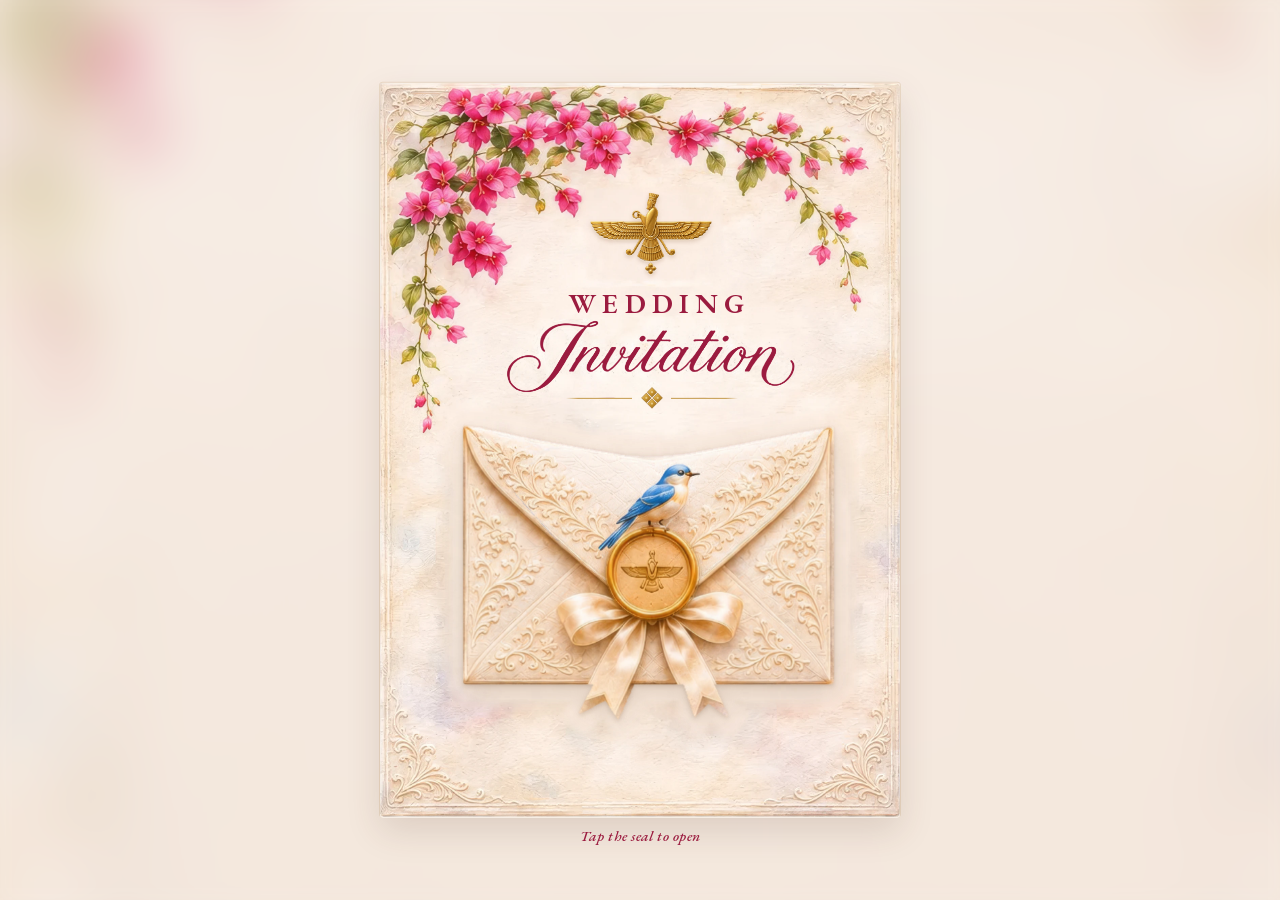
==== commit 8fe6f081: "Sharpen bluebird preview art with a faithful upscale The cleaned pages, cover and envelope layers we" ====
--- a/bluebird/index.html
+++ b/bluebird/index.html
@@ -14,14 +14,14 @@
   <link rel="icon" href="data:,">
     <link rel="preload" href="../assets/fonts/EBGaramond.woff2" as="font" type="font/woff2" crossorigin>
   <link rel="preload" href="../assets/fonts/EBGaramond-Italic.woff2" as="font" type="font/woff2" crossorigin>
-  <link rel="preload" href="../assets/art/bluebird/cover.webp?v=bluebird-3" as="image">
-  <link rel="stylesheet" href="styles.css?v=bluebird-3">
-  <link rel="stylesheet" href="card-layout.css?v=bluebird-3">
-  <link rel="stylesheet" href="rsvp.css?v=bluebird-3">
-  <link rel="stylesheet" href="parents-handover.css?v=bluebird-3">
-  <link rel="stylesheet" href="real-flowers.css?v=bluebird-3">
-  <link rel="stylesheet" href="bluebird.css?v=bluebird-3">
-  <script src="app.js?v=bluebird-3" defer></script>
+  <link rel="preload" href="../assets/art/bluebird/cover.webp?v=bluebird-4" as="image">
+  <link rel="stylesheet" href="styles.css?v=bluebird-4">
+  <link rel="stylesheet" href="card-layout.css?v=bluebird-4">
+  <link rel="stylesheet" href="rsvp.css?v=bluebird-4">
+  <link rel="stylesheet" href="parents-handover.css?v=bluebird-4">
+  <link rel="stylesheet" href="real-flowers.css?v=bluebird-4">
+  <link rel="stylesheet" href="bluebird.css?v=bluebird-4">
+  <script src="app.js?v=bluebird-4" defer></script>
 </head>
 <body class="is-sealed theme-bluebird" data-handover="off">
 
@@ -31,12 +31,12 @@
     <div class="petals petals--far" id="petals-far" aria-hidden="true"></div>
 
     <div class="cover-card" id="cover-card">
-      <img class="cover-art" src="../assets/art/bluebird/cover.webp?v=bluebird-3" alt="" draggable="false">
+      <img class="cover-art" src="../assets/art/bluebird/cover.webp?v=bluebird-4" alt="" draggable="false">
 
       <header class="sealed-head" id="sealed-head">
         <img class="sealed-emblem" src="../assets/art/farohar-embossed-gold.png" alt="" draggable="false">
         <p class="cover-wedding">Wedding</p>
-        <h1 class="cover-invitation"><img src="../assets/art/bluebird/word-invitation.webp?v=bluebird-3" alt="Invitation" draggable="false"></h1>
+        <h1 class="cover-invitation"><img src="../assets/art/bluebird/word-invitation.webp?v=bluebird-4" alt="Invitation" draggable="false"></h1>
         <span class="gold-rule" aria-hidden="true"><i></i></span>
         <div class="sealed-names" aria-label="Rukhshana and Ruzbeh" hidden><span>Rukhshana</span><span>and</span><span>Ruzbeh</span></div>
       </header>
@@ -47,7 +47,7 @@
         <img class="presenting-parents" id="presenting-parents" alt="" hidden>
         <button class="envelope" id="envelope" type="button" aria-label="Open your invitation">
           <span class="env-back" aria-hidden="true"></span>
-          <span class="env-window" aria-hidden="true"><img class="env-letter" id="env-letter" src="../assets/art/bluebird/card-1.webp?v=bluebird-3" alt="" draggable="false"></span>
+          <span class="env-window" aria-hidden="true"><img class="env-letter" id="env-letter" src="../assets/art/bluebird/card-1.webp?v=bluebird-4" alt="" draggable="false"></span>
           <span class="env-front" aria-hidden="true"></span>
           <span class="env-glow" id="env-glow" aria-hidden="true"></span>
           <span class="env-sparkles" id="env-sparkles" aria-hidden="true"></span>
@@ -55,8 +55,8 @@
             <span class="flap-face flap-face--front"></span>
             <span class="flap-face flap-face--back"></span>
           </span>
-          <span class="env-seal" id="env-seal" aria-hidden="true"><img src="../assets/art/bluebird/env-seal.webp?v=bluebird-3" alt="" draggable="false"></span>
-          <span class="env-bird" id="env-bird" aria-hidden="true"><img src="../assets/art/bluebird/env-bird.webp?v=bluebird-3" alt="" draggable="false"></span>
+          <span class="env-seal" id="env-seal" aria-hidden="true"><img src="../assets/art/bluebird/env-seal.webp?v=bluebird-4" alt="" draggable="false"></span>
+          <span class="env-bird" id="env-bird" aria-hidden="true"><img src="../assets/art/bluebird/env-bird.webp?v=bluebird-4" alt="" draggable="false"></span>
         </button>
       </div>
 
@@ -94,12 +94,12 @@
         <div class="face face--front">
           <section class="page print-page" aria-label="Page 1 of 4">
             <div class="print-canvas print-invitation">
-              <img class="print-frame" src="../assets/art/bluebird/frame-names.webp?v=bluebird-3" alt="" draggable="false">
+              <img class="print-frame" src="../assets/art/bluebird/frame-names.webp?v=bluebird-4" alt="" draggable="false">
               <button class="print-emblem card-luck" type="button" aria-label="Gold Farohar — a little wedding surprise"><img src="../assets/art/farohar-embossed-gold.png" alt="" draggable="false"></button>
               <p class="print-intro"><span class="print-host-names">Naazlina and Zarir Patwa</span><span class="print-invite-line">invite <span id="p-guest">you</span> to share their joy</span><span class="print-celebrate">as they celebrate the wedding</span> <span class="print-of">of their daughter</span></p>
-              <h1 class="print-name print-name--bride"><img src="../assets/art/bluebird/word-rukhshana.webp?v=bluebird-3" alt="Rukhshana" draggable="false"></h1>
+              <h1 class="print-name print-name--bride"><img src="../assets/art/bluebird/word-rukhshana.webp?v=bluebird-4" alt="Rukhshana" draggable="false"></h1>
               <p class="print-and"><span aria-hidden="true"></span>with<span aria-hidden="true"></span></p>
-              <h1 class="print-name print-name--groom"><img src="../assets/art/bluebird/word-ruzbeh.webp?v=bluebird-3" alt="Ruzbeh" draggable="false"></h1>
+              <h1 class="print-name print-name--groom"><img src="../assets/art/bluebird/word-ruzbeh.webp?v=bluebird-4" alt="Ruzbeh" draggable="false"></h1>
               <p class="print-parents"><span class="print-parent-label">son of</span> <span class="print-parent-names">Aban and Soli Irani</span></p>
             </div>
           </section>
@@ -110,7 +110,7 @@
         <div class="face face--front">
           <section class="page print-page" aria-label="Page 2 of 4">
             <div class="print-canvas print-details">
-              <img class="print-frame" src="../assets/art/bluebird/frame-venue.webp?v=bluebird-3" alt="Watercolour of All Bless Baug framed by bougainvillea and hydrangeas." draggable="false">
+              <img class="print-frame" src="../assets/art/bluebird/frame-venue.webp?v=bluebird-4" alt="Watercolour of All Bless Baug framed by bougainvillea and hydrangeas." draggable="false">
               <button class="print-emblem card-luck" type="button" aria-label="Gold Farohar — a little wedding surprise"><img src="../assets/art/farohar-embossed-gold.png" alt="" draggable="false"></button>
               <a class="print-when" draggable="false" href="../assets/wedding.ics" download="Rukhshana-and-Ruzbeh-wedding.ics" aria-label="Friday, 26 February 2027 at 6 PM. Add to calendar">
                 <span class="print-when-day">
@@ -139,9 +139,9 @@
         <div class="face face--front">
           <section class="page print-page" id="families" aria-label="Page 3 of 4">
             <div class="print-canvas print-families">
-              <img class="print-frame" src="../assets/art/bluebird/frame-families.webp?v=bluebird-3" data-groom-src="../assets/art/bluebird/frame-families.webp?v=bluebird-3" alt="Watercolour of the silver ses tray with flowers." draggable="false">
+              <img class="print-frame" src="../assets/art/bluebird/frame-families.webp?v=bluebird-4" data-groom-src="../assets/art/bluebird/frame-families.webp?v=bluebird-4" alt="Watercolour of the silver ses tray with flowers." draggable="false">
               <button class="print-emblem card-luck" type="button" aria-label="Gold Farohar — a little wedding surprise"><img src="../assets/art/farohar-embossed-gold.png" alt="" draggable="false"></button>
-              <h2 class="print-heading print-heading--blessings"><img src="../assets/art/bluebird/word-blessings.webp?v=bluebird-3" alt="Blessings" draggable="false"></h2>
+              <h2 class="print-heading print-heading--blessings"><img src="../assets/art/bluebird/word-blessings.webp?v=bluebird-4" alt="Blessings" draggable="false"></h2>
               <span class="gold-rule print-flourish print-flourish--blessings" aria-hidden="true"><i></i></span>
               <ul class="print-people print-people--blessings">
                 <li class="person">Jamshed Patwa</li>
@@ -150,7 +150,7 @@
                 <li class="person">Piroja &amp; Behram Baria</li>
                 <li class="person">Nariosang Navroje</li>
               </ul>
-              <h2 class="print-heading print-heading--compliments"><img src="../assets/art/bluebird/word-compliments.webp?v=bluebird-3" alt="Compliments" draggable="false"></h2>
+              <h2 class="print-heading print-heading--compliments"><img src="../assets/art/bluebird/word-compliments.webp?v=bluebird-4" alt="Compliments" draggable="false"></h2>
               <span class="gold-rule print-flourish print-flourish--compliments" aria-hidden="true"><i></i></span>
               <ul class="print-people print-people--compliments">
                 <li class="person">Goolcher Patwa</li>
--- a/bluebird/bluebird.css
+++ b/bluebird/bluebird.css
@@ -21,7 +21,7 @@
 body{background:var(--paper);background-image:none}
 
 /* Soft blurred copy of the card behind everything, like the card lying on its own colours. */
-.table,.sealed::before{display:block;content:"";position:fixed;inset:-60px;z-index:0;background:url("../assets/art/bluebird/cover.webp?v=bluebird-3") center/cover no-repeat;filter:blur(30px) saturate(.9);opacity:.55;mix-blend-mode:normal;pointer-events:none}
+.table,.sealed::before{display:block;content:"";position:fixed;inset:-60px;z-index:0;background:url("../assets/art/bluebird/cover.webp?v=bluebird-4") center/cover no-repeat;filter:blur(30px) saturate(.9);opacity:.55;mix-blend-mode:normal;pointer-events:none}
 .sealed::before{position:absolute}
 .sealed{background:var(--paper);background-image:none;padding:0;display:block}
 .petals,.flock,.depth{display:none}
@@ -44,15 +44,15 @@
 
 .cover-card .env-wrap{position:absolute;left:16.21%;top:46.73%;width:70.7%;z-index:3;perspective:1100px}
 .cover-card .envelope{width:100%;aspect-ratio:362/252;--pocket-apex:.71;filter:drop-shadow(0 2px 2px rgba(110,78,48,.22)) drop-shadow(0 9px 12px rgba(110,78,48,.16))}
-.cover-card .env-back{inset:0;border-radius:0;box-shadow:none;background:url("../assets/art/bluebird/env-back.webp?v=bluebird-3") 0 0/100% 100% no-repeat}
+.cover-card .env-back{inset:0;border-radius:0;box-shadow:none;background:url("../assets/art/bluebird/env-back.webp?v=bluebird-4") 0 0/100% 100% no-repeat}
 .cover-card .env-window{left:7%;right:7%;top:-250%;bottom:4%}
 .cover-card .env-letter{top:76.9%;border:0;box-shadow:0 -4px 14px rgba(90,60,40,.16)}
-.cover-card .env-front{inset:-5.16% -4.14% -17.86% -3.59%;clip-path:none;border-radius:0;background:url("../assets/art/bluebird/env-front.webp?v=bluebird-3") 0 0/100% 100% no-repeat}
+.cover-card .env-front{inset:-5.16% -4.14% -17.86% -3.59%;clip-path:none;border-radius:0;background:url("../assets/art/bluebird/env-front.webp?v=bluebird-4") 0 0/100% 100% no-repeat}
 .cover-card .env-front::before,.cover-card .env-front::after,.cover-card .flap-face--front::before,.cover-card .flap-face--front::after,.cover-card .flap-face--back::after{display:none}
 .cover-card .env-flap{height:71.03%}
 .cover-card .flap-face{clip-path:none;border-radius:0}
-.cover-card .flap-face--front{background:url("../assets/art/bluebird/env-flap.webp?v=bluebird-3") 0 0/100% 100% no-repeat}
-.cover-card .flap-face--back{background:url("../assets/art/bluebird/env-flap-back.webp?v=bluebird-3") 0 0/100% 100% no-repeat}
+.cover-card .flap-face--front{background:url("../assets/art/bluebird/env-flap.webp?v=bluebird-4") 0 0/100% 100% no-repeat}
+.cover-card .flap-face--back{background:url("../assets/art/bluebird/env-flap-back.webp?v=bluebird-4") 0 0/100% 100% no-repeat}
 .cover-card .env-seal{left:51.24%;top:57.34%;width:26.24%;aspect-ratio:1}
 .cover-card .env-seal img{filter:drop-shadow(0 1px 1px rgba(90,60,20,.4)) drop-shadow(0 3px 5px rgba(90,60,20,.22))}
 .env-bird{position:absolute;left:33.7%;top:12.3%;z-index:9;width:33.43%;aspect-ratio:121/98;pointer-events:none;will-change:transform,opacity}
@@ -148,7 +148,7 @@
 .print-families--groom .print-people .person--cameo{gap:calc(1.2 * var(--w));margin:0}
 
 /* ---------- RSVP keeps its flow, on the cover's paper ---------- */
-#rsvp{background:var(--card-paper) url("../assets/art/bluebird/rsvp.webp?v=bluebird-3") center/100% 100% no-repeat}
+#rsvp{background:var(--card-paper) url("../assets/art/bluebird/rsvp.webp?v=bluebird-4") center/100% 100% no-repeat}
 #rsvp .p-scene,#rsvp .frame--petals{display:none}
 #rsvp .rs-masthead{background-image:none}
 .curl{background-color:#f6ede3}
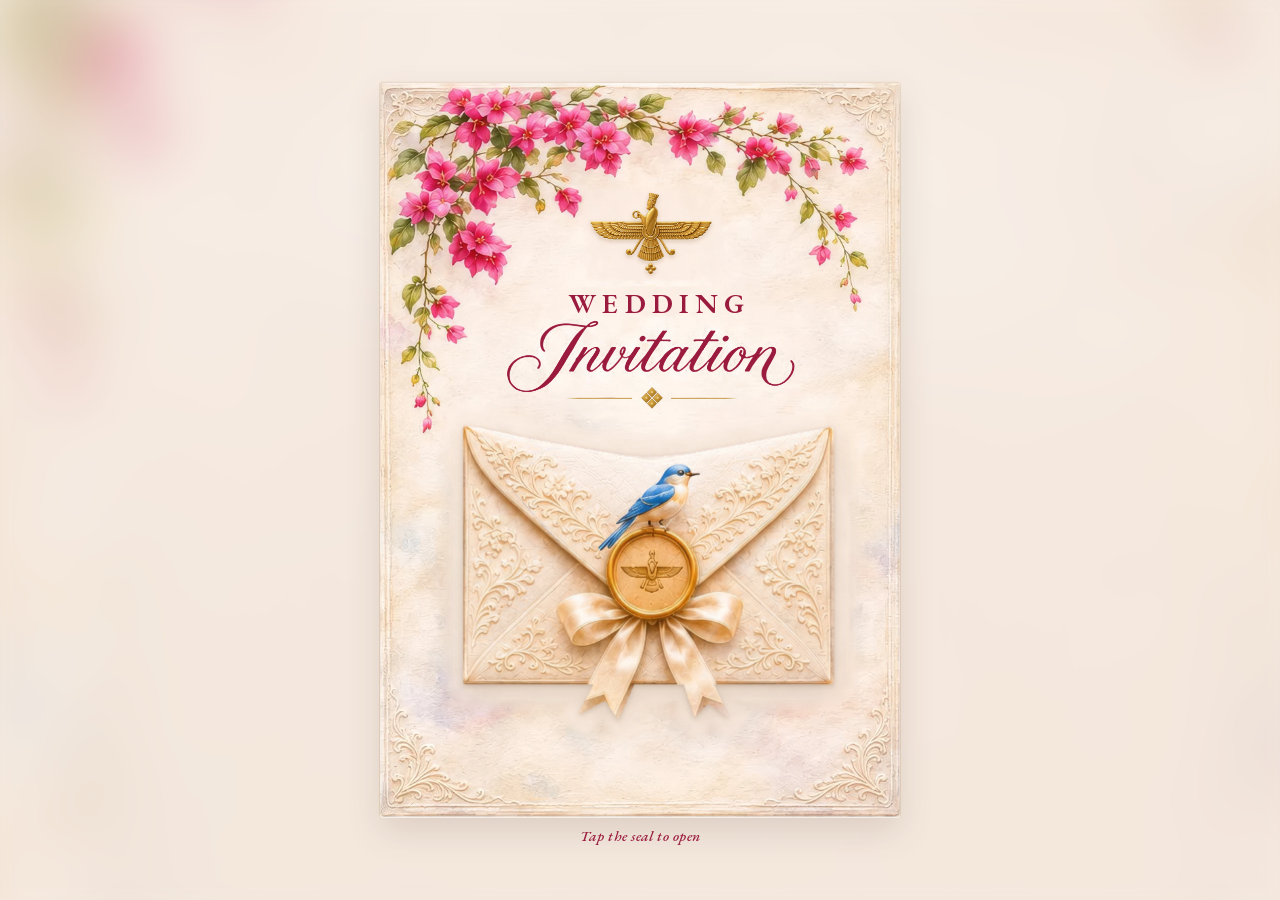
==== commit d2476a0f: "Send RSVPs to the Google Sheet and point the dashboard at it Sets RSVP_ENDPOINT in every live card s" ====
--- a/bluebird/index.html
+++ b/bluebird/index.html
@@ -21,7 +21,7 @@
   <link rel="stylesheet" href="parents-handover.css?v=bluebird-4">
   <link rel="stylesheet" href="real-flowers.css?v=bluebird-4">
   <link rel="stylesheet" href="bluebird.css?v=bluebird-4">
-  <script src="app.js?v=bluebird-4" defer></script>
+  <script src="app.js?v=bluebird-4-rsvp" defer></script>
 </head>
 <body class="is-sealed theme-bluebird" data-handover="off">
 
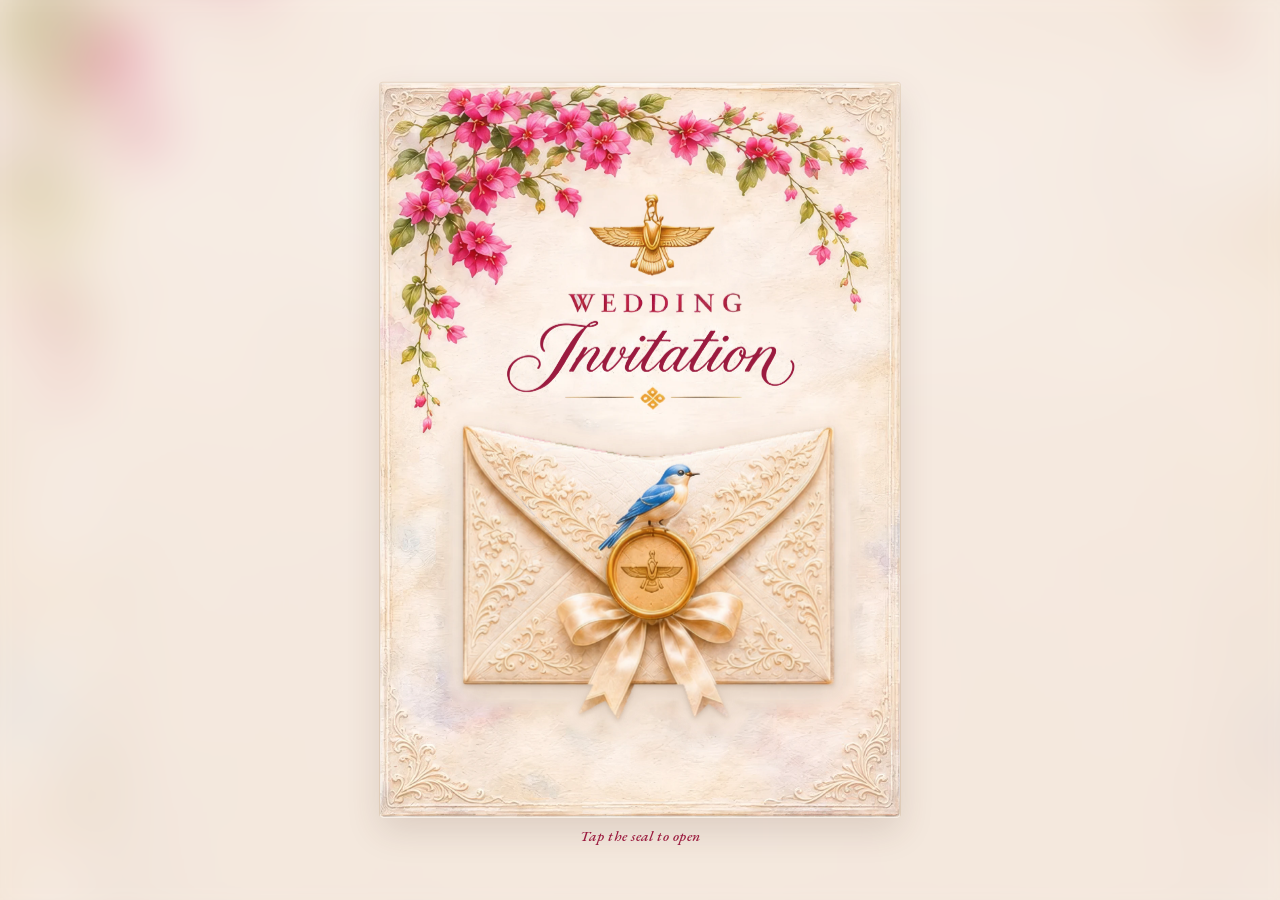
==== commit cb42a79f: "Bluebird preview: flapping bird and final artwork - The bird beats its wings whenever it flies (pain" ====
--- a/bluebird/index.html
+++ b/bluebird/index.html
@@ -14,14 +14,15 @@
   <link rel="icon" href="data:,">
     <link rel="preload" href="../assets/fonts/EBGaramond.woff2" as="font" type="font/woff2" crossorigin>
   <link rel="preload" href="../assets/fonts/EBGaramond-Italic.woff2" as="font" type="font/woff2" crossorigin>
-  <link rel="preload" href="../assets/art/bluebird/cover.webp?v=bluebird-4" as="image">
+  <link rel="preload" href="../assets/art/bluebird/cover.webp?v=bluebird-6" as="image">
   <link rel="stylesheet" href="styles.css?v=bluebird-4">
   <link rel="stylesheet" href="card-layout.css?v=bluebird-4">
   <link rel="stylesheet" href="rsvp.css?v=bluebird-4">
   <link rel="stylesheet" href="parents-handover.css?v=bluebird-4">
   <link rel="stylesheet" href="real-flowers.css?v=bluebird-4">
-  <link rel="stylesheet" href="bluebird.css?v=bluebird-4">
-  <script src="app.js?v=bluebird-4-rsvp" defer></script>
+  <link rel="stylesheet" href="bluebird.css?v=bluebird-6">
+  <link rel="stylesheet" href="bluebird-art.css?v=bluebird-6">
+  <script src="app.js?v=bluebird-5" defer></script>
 </head>
 <body class="is-sealed theme-bluebird" data-handover="off">
 
@@ -31,13 +32,13 @@
     <div class="petals petals--far" id="petals-far" aria-hidden="true"></div>
 
     <div class="cover-card" id="cover-card">
-      <img class="cover-art" src="../assets/art/bluebird/cover.webp?v=bluebird-4" alt="" draggable="false">
+      <img class="cover-art" src="../assets/art/bluebird/cover.webp?v=bluebird-6" alt="" draggable="false">
 
       <header class="sealed-head" id="sealed-head">
-        <img class="sealed-emblem" src="../assets/art/farohar-embossed-gold.png" alt="" draggable="false">
-        <p class="cover-wedding">Wedding</p>
+        <img class="sealed-emblem" src="../assets/art/bluebird/cover-emblem.webp?v=bluebird-6" alt="" draggable="false">
+        <p class="cover-wedding"><img src="../assets/art/bluebird/word-wedding.webp?v=bluebird-6" alt="Wedding" draggable="false"></p>
         <h1 class="cover-invitation"><img src="../assets/art/bluebird/word-invitation.webp?v=bluebird-4" alt="Invitation" draggable="false"></h1>
-        <span class="gold-rule" aria-hidden="true"><i></i></span>
+        <img class="cover-rule" src="../assets/art/bluebird/cover-rule.webp?v=bluebird-6" alt="" draggable="false">
         <div class="sealed-names" aria-label="Rukhshana and Ruzbeh" hidden><span>Rukhshana</span><span>and</span><span>Ruzbeh</span></div>
       </header>
 
@@ -47,7 +48,7 @@
         <img class="presenting-parents" id="presenting-parents" alt="" hidden>
         <button class="envelope" id="envelope" type="button" aria-label="Open your invitation">
           <span class="env-back" aria-hidden="true"></span>
-          <span class="env-window" aria-hidden="true"><img class="env-letter" id="env-letter" src="../assets/art/bluebird/card-1.webp?v=bluebird-4" alt="" draggable="false"></span>
+          <span class="env-window" aria-hidden="true"><img class="env-letter" id="env-letter" src="../assets/art/bluebird/card-1.webp?v=bluebird-6" alt="" draggable="false"></span>
           <span class="env-front" aria-hidden="true"></span>
           <span class="env-glow" id="env-glow" aria-hidden="true"></span>
           <span class="env-sparkles" id="env-sparkles" aria-hidden="true"></span>
@@ -55,8 +56,8 @@
             <span class="flap-face flap-face--front"></span>
             <span class="flap-face flap-face--back"></span>
           </span>
-          <span class="env-seal" id="env-seal" aria-hidden="true"><img src="../assets/art/bluebird/env-seal.webp?v=bluebird-4" alt="" draggable="false"></span>
-          <span class="env-bird" id="env-bird" aria-hidden="true"><img src="../assets/art/bluebird/env-bird.webp?v=bluebird-4" alt="" draggable="false"></span>
+          <span class="env-seal" id="env-seal" aria-hidden="true"><img src="../assets/art/bluebird/env-seal.webp?v=bluebird-6" alt="" draggable="false"><i class="seal-tap-ripple"></i></span>
+          <span class="env-bird" id="env-bird" aria-hidden="true"><img src="../assets/art/bluebird/env-bird.webp?v=bluebird-6" alt="" draggable="false"><span class="bird-flight"></span></span>
         </button>
       </div>
 
@@ -94,7 +95,7 @@
         <div class="face face--front">
           <section class="page print-page" aria-label="Page 1 of 4">
             <div class="print-canvas print-invitation">
-              <img class="print-frame" src="../assets/art/bluebird/frame-names.webp?v=bluebird-4" alt="" draggable="false">
+              <img class="print-frame" src="../assets/art/bluebird/frame-names.webp?v=bluebird-6" alt="" draggable="false">
               <button class="print-emblem card-luck" type="button" aria-label="Gold Farohar — a little wedding surprise"><img src="../assets/art/farohar-embossed-gold.png" alt="" draggable="false"></button>
               <p class="print-intro"><span class="print-host-names">Naazlina and Zarir Patwa</span><span class="print-invite-line">invite <span id="p-guest">you</span> to share their joy</span><span class="print-celebrate">as they celebrate the wedding</span> <span class="print-of">of their daughter</span></p>
               <h1 class="print-name print-name--bride"><img src="../assets/art/bluebird/word-rukhshana.webp?v=bluebird-4" alt="Rukhshana" draggable="false"></h1>
@@ -110,7 +111,7 @@
         <div class="face face--front">
           <section class="page print-page" aria-label="Page 2 of 4">
             <div class="print-canvas print-details">
-              <img class="print-frame" src="../assets/art/bluebird/frame-venue.webp?v=bluebird-4" alt="Watercolour of All Bless Baug framed by bougainvillea and hydrangeas." draggable="false">
+              <img class="print-frame" src="../assets/art/bluebird/frame-venue.webp?v=bluebird-6" alt="Watercolour of All Bless Baug framed by bougainvillea and hydrangeas." draggable="false">
               <button class="print-emblem card-luck" type="button" aria-label="Gold Farohar — a little wedding surprise"><img src="../assets/art/farohar-embossed-gold.png" alt="" draggable="false"></button>
               <a class="print-when" draggable="false" href="../assets/wedding.ics" download="Rukhshana-and-Ruzbeh-wedding.ics" aria-label="Friday, 26 February 2027 at 6 PM. Add to calendar">
                 <span class="print-when-day">
@@ -139,7 +140,7 @@
         <div class="face face--front">
           <section class="page print-page" id="families" aria-label="Page 3 of 4">
             <div class="print-canvas print-families">
-              <img class="print-frame" src="../assets/art/bluebird/frame-families.webp?v=bluebird-4" data-groom-src="../assets/art/bluebird/frame-families.webp?v=bluebird-4" alt="Watercolour of the silver ses tray with flowers." draggable="false">
+              <img class="print-frame" src="../assets/art/bluebird/frame-families.webp?v=bluebird-6" data-groom-src="../assets/art/bluebird/frame-families-groom.webp?v=bluebird-6" alt="Watercolour of the silver ses tray with flowers." draggable="false">
               <button class="print-emblem card-luck" type="button" aria-label="Gold Farohar — a little wedding surprise"><img src="../assets/art/farohar-embossed-gold.png" alt="" draggable="false"></button>
               <h2 class="print-heading print-heading--blessings"><img src="../assets/art/bluebird/word-blessings.webp?v=bluebird-4" alt="Blessings" draggable="false"></h2>
               <span class="gold-rule print-flourish print-flourish--blessings" aria-hidden="true"><i></i></span>
--- a/bluebird/bluebird.css
+++ b/bluebird/bluebird.css
@@ -21,7 +21,7 @@
 body{background:var(--paper);background-image:none}
 
 /* Soft blurred copy of the card behind everything, like the card lying on its own colours. */
-.table,.sealed::before{display:block;content:"";position:fixed;inset:-60px;z-index:0;background:url("../assets/art/bluebird/cover.webp?v=bluebird-4") center/cover no-repeat;filter:blur(30px) saturate(.9);opacity:.55;mix-blend-mode:normal;pointer-events:none}
+.table,.sealed::before{display:block;content:"";position:fixed;inset:-60px;z-index:0;background:url("../assets/art/bluebird/cover.webp?v=bluebird-6") center/cover no-repeat;filter:blur(30px) saturate(.9);opacity:.55;mix-blend-mode:normal;pointer-events:none}
 .sealed::before{position:absolute}
 .sealed{background:var(--paper);background-image:none;padding:0;display:block}
 .petals,.flock,.depth{display:none}
@@ -44,21 +44,57 @@
 
 .cover-card .env-wrap{position:absolute;left:16.21%;top:46.73%;width:70.7%;z-index:3;perspective:1100px}
 .cover-card .envelope{width:100%;aspect-ratio:362/252;--pocket-apex:.71;filter:drop-shadow(0 2px 2px rgba(110,78,48,.22)) drop-shadow(0 9px 12px rgba(110,78,48,.16))}
-.cover-card .env-back{inset:0;border-radius:0;box-shadow:none;background:url("../assets/art/bluebird/env-back.webp?v=bluebird-4") 0 0/100% 100% no-repeat}
+.cover-card .env-back{inset:0;border-radius:0;box-shadow:none;background:url("../assets/art/bluebird/env-back.webp?v=bluebird-6") 0 0/100% 100% no-repeat}
 .cover-card .env-window{left:7%;right:7%;top:-250%;bottom:4%}
 .cover-card .env-letter{top:76.9%;border:0;box-shadow:0 -4px 14px rgba(90,60,40,.16)}
-.cover-card .env-front{inset:-5.16% -4.14% -17.86% -3.59%;clip-path:none;border-radius:0;background:url("../assets/art/bluebird/env-front.webp?v=bluebird-4") 0 0/100% 100% no-repeat}
+.cover-card .env-front{inset:-5.16% -4.14% -17.86% -3.59%;clip-path:none;border-radius:0;background:url("../assets/art/bluebird/env-front.webp?v=bluebird-6") 0 0/100% 100% no-repeat}
 .cover-card .env-front::before,.cover-card .env-front::after,.cover-card .flap-face--front::before,.cover-card .flap-face--front::after,.cover-card .flap-face--back::after{display:none}
 .cover-card .env-flap{height:71.03%}
 .cover-card .flap-face{clip-path:none;border-radius:0}
-.cover-card .flap-face--front{background:url("../assets/art/bluebird/env-flap.webp?v=bluebird-4") 0 0/100% 100% no-repeat}
-.cover-card .flap-face--back{background:url("../assets/art/bluebird/env-flap-back.webp?v=bluebird-4") 0 0/100% 100% no-repeat}
+.cover-card .flap-face--front{background:url("../assets/art/bluebird/env-flap.webp?v=bluebird-6") 0 0/100% 100% no-repeat}
+.cover-card .flap-face--back{background:url("../assets/art/bluebird/env-flap-back.webp?v=bluebird-6") 0 0/100% 100% no-repeat}
 .cover-card .env-seal{left:51.24%;top:57.34%;width:26.24%;aspect-ratio:1}
 .cover-card .env-seal img{filter:drop-shadow(0 1px 1px rgba(90,60,20,.4)) drop-shadow(0 3px 5px rgba(90,60,20,.22))}
 .env-bird{position:absolute;left:33.7%;top:12.3%;z-index:9;width:33.43%;aspect-ratio:121/98;pointer-events:none;will-change:transform,opacity}
 .env-bird img{display:block;width:100%;height:100%;transform-origin:64% 92%;animation:bird-idle 5.2s ease-in-out infinite}
 @keyframes bird-idle{0%,58%,100%{transform:none}62%{transform:translateY(-1.5%) rotate(-3deg)}66%{transform:none}84%{transform:rotate(2deg) scaleY(.98)}88%{transform:none}}
 @media(prefers-reduced-motion:reduce){.env-bird img{animation:none}}
+
+/* The bluebird shows how to open: it hops down onto the bow, pecks the seal three times, and hops back to its perch. */
+.env-bird{--aside:translate(-61%,57%);--peck:35deg}
+.seal-tap-ripple{position:absolute;left:50%;top:50%;width:70%;aspect-ratio:1;margin:-35% 0 0 -35%;border:2px solid #c9a24a;box-shadow:0 0 6px #f3dc9a99;border-radius:50%;opacity:0;pointer-events:none}
+body.is-sealed.bird-teaching .env-bird{animation:bird-teach-hop 7s 1.2s ease-in-out infinite both}
+body.is-sealed.bird-teaching .env-bird>img{transform-origin:56% 68%;animation:bird-teach-peck 7s 1.2s ease-in-out infinite both}
+body.is-sealed.bird-teaching .cover-card .env-seal{animation:seal-pecked 7s 1.2s ease-in-out infinite both}
+body.is-sealed.bird-teaching .seal-tap-ripple{animation:seal-peck-ripple 7s 1.2s ease-out infinite both}
+@keyframes bird-teach-hop{
+  0%,9%,72%,100%{transform:none}
+  14%{transform:translate(-30%,-22%)}
+  19%,60%{transform:var(--aside)}
+  65%{transform:translate(-36%,-16%)}
+}
+@keyframes bird-teach-peck{
+  0%,9%,21%,26%,31%,34%,39%,42%,47%,58%,74%,100%{transform:none}
+  11%,62%{transform:scale(1.05,.9)}
+  14%,65%{transform:rotate(-8deg) scale(.97,1.05)}
+  19.5%,70%{transform:scale(1.04,.92)}
+  28.5%,36.5%,44.5%{transform:rotate(var(--peck))}
+  52%{transform:rotate(-5deg)}
+}
+@keyframes seal-pecked{
+  0%,27.5%,31%,35.5%,39%,43.5%,47%,100%{scale:1;filter:none}
+  28.5%,36.5%,44.5%{scale:.95;filter:drop-shadow(0 0 8px #e9c46acc)}
+}
+@keyframes seal-peck-ripple{
+  0%,28%,33%,36%,41%,44%,49%,100%{opacity:0;transform:scale(.7)}
+  28.5%,36.5%,44.5%{opacity:.95;transform:scale(.8)}
+  32.5%,40.5%,48.5%{opacity:0;transform:scale(2)}
+}
+@media(prefers-reduced-motion:reduce){body.is-sealed.bird-teaching .env-bird,body.is-sealed.bird-teaching .env-bird>img,body.is-sealed.bird-teaching .cover-card .env-seal,body.is-sealed.bird-teaching .seal-tap-ripple{animation:none}}
+
+/* On opening, the bird carries the letter out of the envelope and onto the screen. */
+.carrying-bird{position:fixed;z-index:72;pointer-events:none;transform-origin:87.5% 17%;will-change:transform,opacity}
+.carrying-bird>img{display:block;width:100%;height:100%;filter:drop-shadow(0 6px 8px rgba(60,40,30,.25))}
 
 .cover-card .env-to{position:absolute;left:14%;right:14%;top:86.3%;z-index:4;display:flex;flex-direction:column;align-items:center;gap:0;margin:0;text-align:center;color:var(--ink)}
 .cover-card .env-to:not(:has(.is-guest)){display:none}
@@ -101,7 +137,7 @@
 .print-name--groom{margin-top:calc(.45 * var(--w))!important}
 .print-parents{margin-top:calc(6.76 * var(--w))!important;font:600 calc(4.1 * var(--w))/1.2 var(--serif);letter-spacing:.05em;text-transform:uppercase;white-space:nowrap;transform:translateX(calc(-1.8 * var(--w)))}
 .print-parent-label,.print-parent-names{display:inline;font:inherit;letter-spacing:inherit;margin:0}
-.print-invitation--groom .print-parents{font-size:calc(3.1 * var(--w))}
+.print-invitation--groom .print-parents{font-size:calc(2.8 * var(--w))}
 .print-invitation:has(#p-guest.is-named){padding-top:calc(38.5 * var(--w))}
 .print-invitation:has(#p-guest.is-named) .print-name{--name-scale:.86}
 .print-invitation:has(#p-guest span:nth-child(3)) .print-name{--name-scale:.64}
@@ -148,7 +184,7 @@
 .print-families--groom .print-people .person--cameo{gap:calc(1.2 * var(--w));margin:0}
 
 /* ---------- RSVP keeps its flow, on the cover's paper ---------- */
-#rsvp{background:var(--card-paper) url("../assets/art/bluebird/rsvp.webp?v=bluebird-4") center/100% 100% no-repeat}
+#rsvp{background:var(--card-paper) url("../assets/art/bluebird/rsvp.webp?v=bluebird-6") center/100% 100% no-repeat}
 #rsvp .p-scene,#rsvp .frame--petals{display:none}
 #rsvp .rs-masthead{background-image:none}
 .curl{background-color:#f6ede3}
--- a/bluebird/bluebird-art.css
+++ b/bluebird/bluebird-art.css
@@ -0,0 +1,23 @@
+/* Art-side rules for the bluebird variant (owned by the art pipeline in bluebird-art/).
+   Wing beat: a painted 4-frame strip (up, spread, down, recovery) registered on the perched bird's eye,
+   shown whenever the bird's container has .is-flapping (set by app.js on #env-bird and the carrier). */
+.bird-flight{position:absolute;left:.034%;top:-52.272%;width:125.62%;height:172.109%;pointer-events:none;opacity:0;background:url("../assets/art/bluebird/bird-flight.webp?v=bluebird-6") 0 0/400% 100% no-repeat}
+.is-flapping>.bird-flight{opacity:1;animation:bird-wingbeat .3s steps(4,jump-none) infinite}
+.is-flapping>img{opacity:0}
+@keyframes bird-wingbeat{from{background-position:0 0}to{background-position:100% 0}}
+@media(prefers-reduced-motion:reduce){.is-flapping>.bird-flight{animation:none;background-position:33.333% 0}}
+
+/* Cover header: the design's own Farohar, WEDDING lettering and gold rule (cut from the owner's page). */
+.sealed-head .sealed-emblem{left:39.941%;top:14.986%;width:24.707%;filter:none}
+.cover-wedding{left:35.938%!important;right:auto!important;top:28.406%!important;width:33.936%;padding:0!important;transform:none!important;line-height:0!important;font-size:0!important}
+.cover-wedding img,.cover-rule{display:block;width:100%;height:auto;pointer-events:none;user-select:none;-webkit-user-select:none}
+.cover-rule{position:absolute;left:35.449%;top:41.315%;width:34.277%}
+
+/* Printed pages: the frames now carry the owner's Farohar, gold rules, icons and fixed lettering.
+   The live copies stay for screen readers and as tap targets, but are not painted. */
+.print-canvas .print-emblem img{opacity:0}
+.print-details :is(.print-when,.print-where,.print-cocktails),.print-details :is(.print-when,.print-where) *{color:transparent!important}
+.print-details :is(.print-icon,.print-when-rule,.print-details-rule){visibility:hidden}
+.print-families .print-heading img,.print-families .print-flourish{opacity:0}
+.print-families:not(.print-families--groom) .print-people{color:transparent}
+.print-families:not(.print-families--groom) .print-people img{opacity:0}
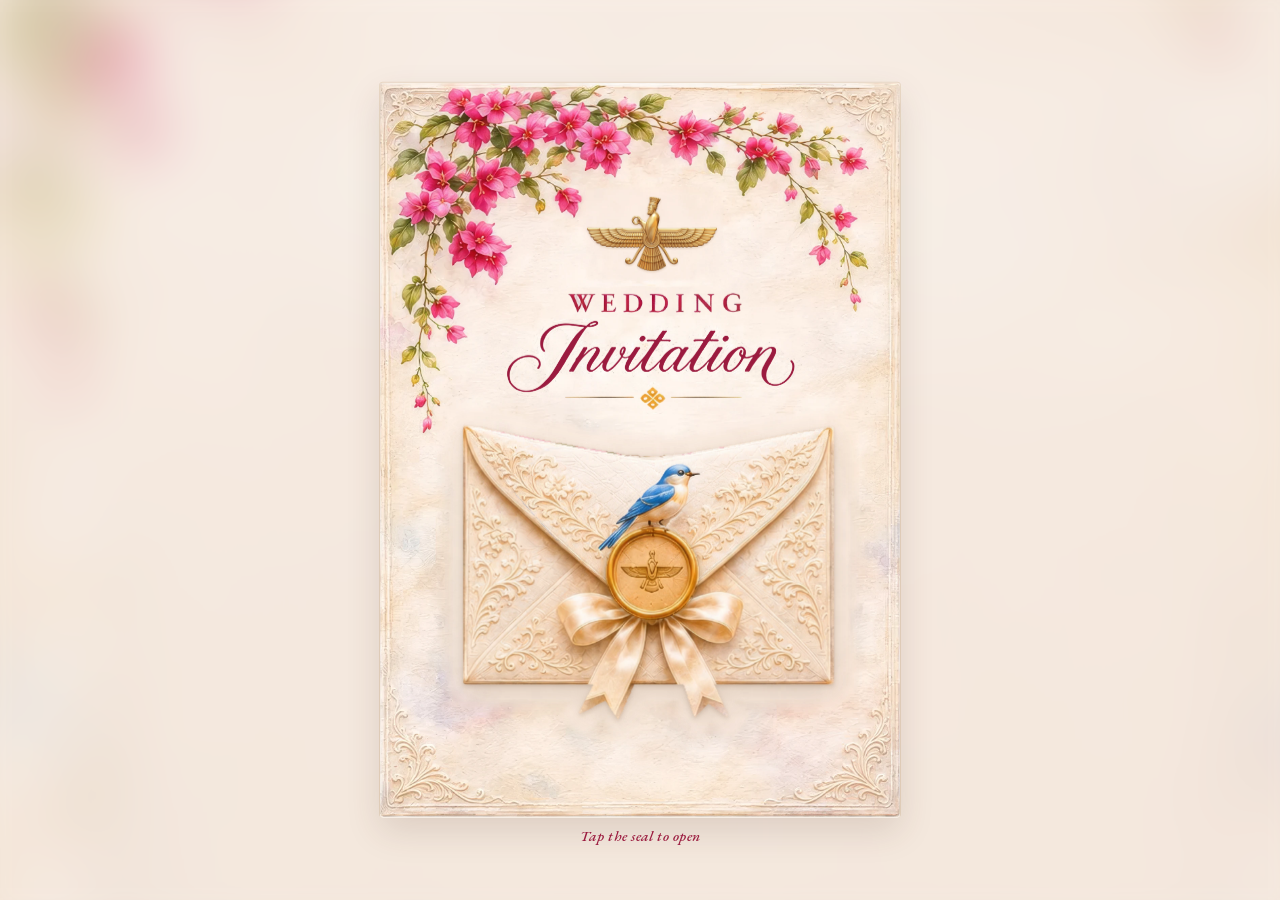
==== commit b2a086da: "Bluebird preview: crisp Farohar The soft Farohar lifted from the 512px design is replaced by a sharp" ====
--- a/bluebird/index.html
+++ b/bluebird/index.html
@@ -21,7 +21,7 @@
   <link rel="stylesheet" href="parents-handover.css?v=bluebird-4">
   <link rel="stylesheet" href="real-flowers.css?v=bluebird-4">
   <link rel="stylesheet" href="bluebird.css?v=bluebird-6">
-  <link rel="stylesheet" href="bluebird-art.css?v=bluebird-6">
+  <link rel="stylesheet" href="bluebird-art.css?v=bluebird-7">
   <script src="app.js?v=bluebird-5" defer></script>
 </head>
 <body class="is-sealed theme-bluebird" data-handover="off">
@@ -35,7 +35,7 @@
       <img class="cover-art" src="../assets/art/bluebird/cover.webp?v=bluebird-6" alt="" draggable="false">
 
       <header class="sealed-head" id="sealed-head">
-        <img class="sealed-emblem" src="../assets/art/bluebird/cover-emblem.webp?v=bluebird-6" alt="" draggable="false">
+        <img class="sealed-emblem" src="../assets/art/bluebird/farohar-gold.webp?v=bluebird-7" alt="" draggable="false">
         <p class="cover-wedding"><img src="../assets/art/bluebird/word-wedding.webp?v=bluebird-6" alt="Wedding" draggable="false"></p>
         <h1 class="cover-invitation"><img src="../assets/art/bluebird/word-invitation.webp?v=bluebird-4" alt="Invitation" draggable="false"></h1>
         <img class="cover-rule" src="../assets/art/bluebird/cover-rule.webp?v=bluebird-6" alt="" draggable="false">
@@ -48,7 +48,7 @@
         <img class="presenting-parents" id="presenting-parents" alt="" hidden>
         <button class="envelope" id="envelope" type="button" aria-label="Open your invitation">
           <span class="env-back" aria-hidden="true"></span>
-          <span class="env-window" aria-hidden="true"><img class="env-letter" id="env-letter" src="../assets/art/bluebird/card-1.webp?v=bluebird-6" alt="" draggable="false"></span>
+          <span class="env-window" aria-hidden="true"><img class="env-letter" id="env-letter" src="../assets/art/bluebird/card-1.webp?v=bluebird-7" alt="" draggable="false"></span>
           <span class="env-front" aria-hidden="true"></span>
           <span class="env-glow" id="env-glow" aria-hidden="true"></span>
           <span class="env-sparkles" id="env-sparkles" aria-hidden="true"></span>
@@ -95,8 +95,8 @@
         <div class="face face--front">
           <section class="page print-page" aria-label="Page 1 of 4">
             <div class="print-canvas print-invitation">
-              <img class="print-frame" src="../assets/art/bluebird/frame-names.webp?v=bluebird-6" alt="" draggable="false">
-              <button class="print-emblem card-luck" type="button" aria-label="Gold Farohar — a little wedding surprise"><img src="../assets/art/farohar-embossed-gold.png" alt="" draggable="false"></button>
+              <img class="print-frame" src="../assets/art/bluebird/frame-names.webp?v=bluebird-7" alt="" draggable="false">
+              <button class="print-emblem card-luck" type="button" aria-label="Gold Farohar — a little wedding surprise"><img src="../assets/art/bluebird/farohar-gold.webp?v=bluebird-7" alt="" draggable="false"></button>
               <p class="print-intro"><span class="print-host-names">Naazlina and Zarir Patwa</span><span class="print-invite-line">invite <span id="p-guest">you</span> to share their joy</span><span class="print-celebrate">as they celebrate the wedding</span> <span class="print-of">of their daughter</span></p>
               <h1 class="print-name print-name--bride"><img src="../assets/art/bluebird/word-rukhshana.webp?v=bluebird-4" alt="Rukhshana" draggable="false"></h1>
               <p class="print-and"><span aria-hidden="true"></span>with<span aria-hidden="true"></span></p>
@@ -111,8 +111,8 @@
         <div class="face face--front">
           <section class="page print-page" aria-label="Page 2 of 4">
             <div class="print-canvas print-details">
-              <img class="print-frame" src="../assets/art/bluebird/frame-venue.webp?v=bluebird-6" alt="Watercolour of All Bless Baug framed by bougainvillea and hydrangeas." draggable="false">
-              <button class="print-emblem card-luck" type="button" aria-label="Gold Farohar — a little wedding surprise"><img src="../assets/art/farohar-embossed-gold.png" alt="" draggable="false"></button>
+              <img class="print-frame" src="../assets/art/bluebird/frame-venue.webp?v=bluebird-7" alt="Watercolour of All Bless Baug framed by bougainvillea and hydrangeas." draggable="false">
+              <button class="print-emblem card-luck" type="button" aria-label="Gold Farohar — a little wedding surprise"><img src="../assets/art/bluebird/farohar-gold.webp?v=bluebird-7" alt="" draggable="false"></button>
               <a class="print-when" draggable="false" href="../assets/wedding.ics" download="Rukhshana-and-Ruzbeh-wedding.ics" aria-label="Friday, 26 February 2027 at 6 PM. Add to calendar">
                 <span class="print-when-day">
                   <svg class="print-icon" viewBox="0 0 24 24" aria-hidden="true"><rect x="3.5" y="5" width="17" height="15.5" rx="1.6"/><path d="M3.5 9.6h17M8 3v4M16 3v4"/></svg>
@@ -140,8 +140,8 @@
         <div class="face face--front">
           <section class="page print-page" id="families" aria-label="Page 3 of 4">
             <div class="print-canvas print-families">
-              <img class="print-frame" src="../assets/art/bluebird/frame-families.webp?v=bluebird-6" data-groom-src="../assets/art/bluebird/frame-families-groom.webp?v=bluebird-6" alt="Watercolour of the silver ses tray with flowers." draggable="false">
-              <button class="print-emblem card-luck" type="button" aria-label="Gold Farohar — a little wedding surprise"><img src="../assets/art/farohar-embossed-gold.png" alt="" draggable="false"></button>
+              <img class="print-frame" src="../assets/art/bluebird/frame-families.webp?v=bluebird-7" data-groom-src="../assets/art/bluebird/frame-families-groom.webp?v=bluebird-7" alt="Watercolour of the silver ses tray with flowers." draggable="false">
+              <button class="print-emblem card-luck" type="button" aria-label="Gold Farohar — a little wedding surprise"><img src="../assets/art/bluebird/farohar-gold.webp?v=bluebird-7" alt="" draggable="false"></button>
               <h2 class="print-heading print-heading--blessings"><img src="../assets/art/bluebird/word-blessings.webp?v=bluebird-4" alt="Blessings" draggable="false"></h2>
               <span class="gold-rule print-flourish print-flourish--blessings" aria-hidden="true"><i></i></span>
               <ul class="print-people print-people--blessings">
@@ -169,7 +169,7 @@
         <div class="face face--front">
           <section class="page page--rsvp" id="rsvp" aria-label="Page 4 of 4">
             
-            <div class="rs-masthead"><img class="rs-card-emblem" src="../assets/art/farohar-embossed-gold.png" alt="" draggable="false"><span>Rukhshana &amp; Ruzbeh</span></div>
+            <div class="rs-masthead"><img class="rs-card-emblem" src="../assets/art/bluebird/farohar-gold.webp?v=bluebird-7" alt="" draggable="false"><span>Rukhshana &amp; Ruzbeh</span></div>
             <div class="rs-progress" aria-label="RSVP progress"><span class="is-current">Reply</span><span>Guests</span><span>Meals</span></div>
             <h2 class="p-rsvp-head" id="rs-heading" tabindex="-1">Will you join us?</h2>
             <p id="party-reaction" class="party-reaction" role="status" aria-live="polite" aria-atomic="true" hidden></p>
@@ -233,7 +233,7 @@
   </main>
 
   <div class="turn-upright" aria-hidden="true">
-    <img class="turn-upright-emblem" src="../assets/art/farohar-embossed-gold.png" alt="">
+    <img class="turn-upright-emblem" src="../assets/art/bluebird/farohar-gold.webp?v=bluebird-7" alt="">
     <p class="turn-upright-names">Rukhshana <i>with</i> Ruzbeh</p>
     <p class="caps">Please turn your phone upright</p>
   </div>
--- a/bluebird/bluebird-art.css
+++ b/bluebird/bluebird-art.css
@@ -8,16 +8,21 @@
 @media(prefers-reduced-motion:reduce){.is-flapping>.bird-flight{animation:none;background-position:33.333% 0}}
 
 /* Cover header: the design's own Farohar, WEDDING lettering and gold rule (cut from the owner's page). */
-.sealed-head .sealed-emblem{left:39.941%;top:14.986%;width:24.707%;filter:none}
+.sealed-head .sealed-emblem{left:39.844%;top:15.549%;width:25%;filter:drop-shadow(0 1px 1px #7a4a1238)}
 .cover-wedding{left:35.938%!important;right:auto!important;top:28.406%!important;width:33.936%;padding:0!important;transform:none!important;line-height:0!important;font-size:0!important}
 .cover-wedding img,.cover-rule{display:block;width:100%;height:auto;pointer-events:none;user-select:none;-webkit-user-select:none}
 .cover-rule{position:absolute;left:35.449%;top:41.315%;width:34.277%}
 
 /* Printed pages: the frames now carry the owner's Farohar, gold rules, icons and fixed lettering.
    The live copies stay for screen readers and as tap targets, but are not painted. */
-.print-canvas .print-emblem img{opacity:0}
 .print-details :is(.print-when,.print-where,.print-cocktails),.print-details :is(.print-when,.print-where) *{color:transparent!important}
 .print-details :is(.print-icon,.print-when-rule,.print-details-rule){visibility:hidden}
 .print-families .print-heading img,.print-families .print-flourish{opacity:0}
 .print-families:not(.print-families--groom) .print-people{color:transparent}
 .print-families:not(.print-families--groom) .print-people img{opacity:0}
+
+/* Farohar: a crisp painted rendering of the family's own emblem, centred where the design has its emblem. */
+.print-canvas .print-emblem{filter:drop-shadow(0 1px 1px #7a4a1238)}
+.print-invitation .print-emblem{left:37.331%;top:15.315%;width:24.565%}
+.print-details .print-emblem{left:39.844%;top:4.838%;width:24.805%}
+.print-families .print-emblem{left:37.137%;top:4.662%;width:24.758%}
